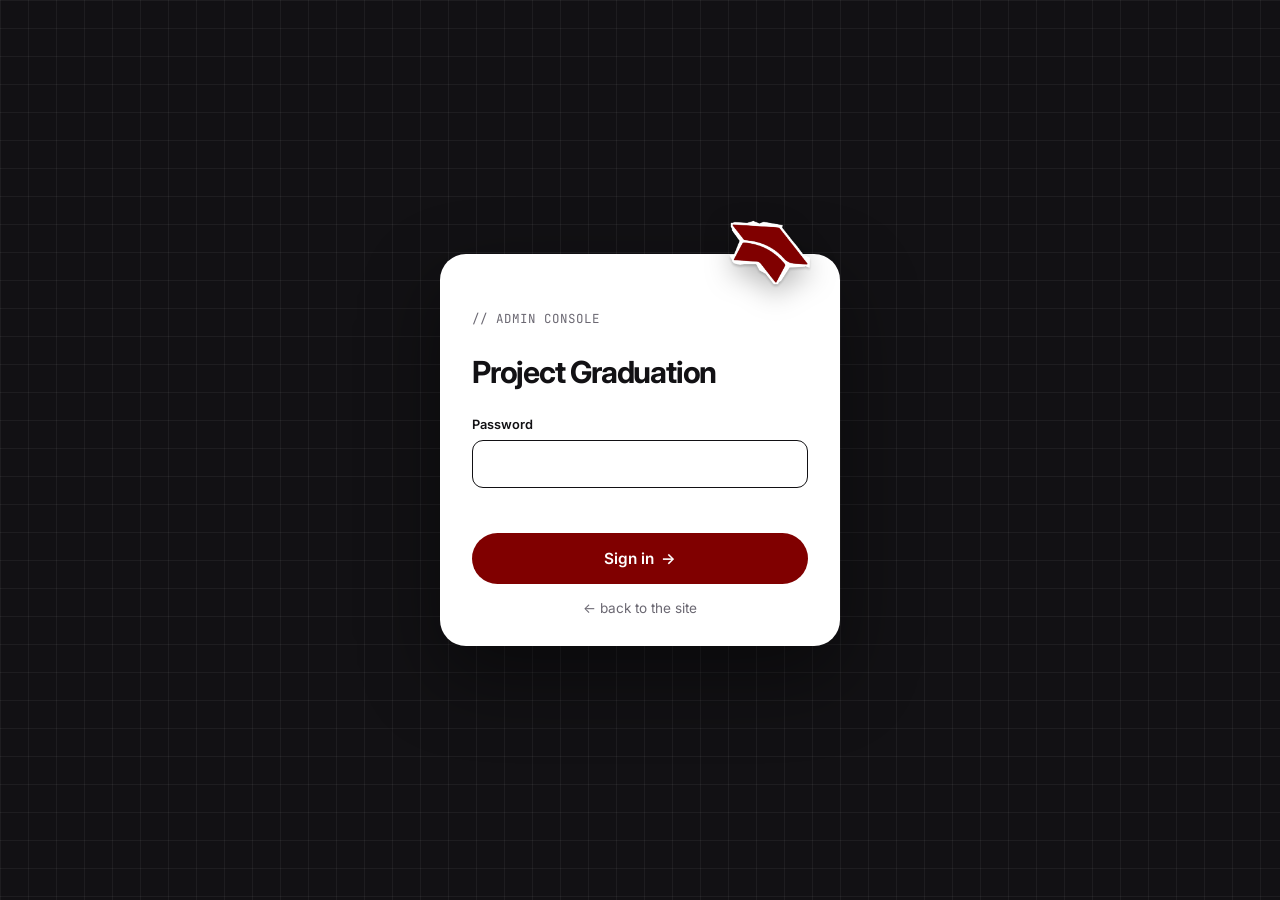
==== website/admin.html @ fceb5612 "Add Project Graduation brand assets and website Home, events, sponsor sign-up, and admin console pag" ====
<!doctype html>
<html lang="en">
<head>
  <meta charset="utf-8">
  <meta name="viewport" content="width=device-width, initial-scale=1">
  <meta name="robots" content="noindex, nofollow">
  <title>Admin Console · Project Graduation</title>
  <meta name="theme-color" content="#121114">
  <link rel="icon" href="assets/mark-maroon.png">
  <link rel="preconnect" href="https://fonts.googleapis.com">
  <link rel="preconnect" href="https://fonts.gstatic.com" crossorigin>
  <link href="https://fonts.googleapis.com/css2?family=Caveat:wght@600;700&family=Inter:wght@400;500;600;700;800&family=JetBrains+Mono:wght@400;500;600;700&display=swap" rel="stylesheet">
  <link rel="stylesheet" href="assets/css/styles.css">
  <link rel="stylesheet" href="assets/css/admin.css">
</head>
<body class="admin">

  <!-- sign in -->
  <section class="login" data-login hidden>
    <form class="login-card" data-login-form>
      <div data-sticker="cap" data-still class="login-sticker"></div>
      <p class="eyebrow">// admin console</p>
      <h1>Project Graduation</h1>
      <label class="field"><span>Password</span><input type="password" name="password" autocomplete="current-password" required></label>
      <p class="login-error" role="alert" data-login-error></p>
      <button class="btn btn-maroon" type="submit">Sign in <span class="arrow">→</span></button>
      <a class="login-back" href="index.html">← back to the site</a>
    </form>
  </section>

  <!-- console -->
  <div class="console" data-console hidden>
    <aside class="side">
      <a class="brand" href="admin.html"><img src="assets/mark-white.png" alt=""><span>Project Graduation<small>Admin console</small></span></a>
      <nav class="side-nav" aria-label="Admin sections">
        <a href="#overview" data-tab="overview"><svg viewBox="0 0 20 20" fill="none" stroke="currentColor" stroke-width="1.7"><rect x="3" y="3" width="6" height="6" rx="1.5"/><rect x="11" y="3" width="6" height="6" rx="1.5"/><rect x="3" y="11" width="6" height="6" rx="1.5"/><rect x="11" y="11" width="6" height="6" rx="1.5"/></svg>Overview</a>
        <a href="#fundraising" data-tab="fundraising"><svg viewBox="0 0 20 20" fill="none" stroke="currentColor" stroke-width="1.7"><path d="M3 15h14M5 12l3-4 3 2 4-6"/></svg>Fundraising</a>
        <a href="#events" data-tab="events"><svg viewBox="0 0 20 20" fill="none" stroke="currentColor" stroke-width="1.7"><rect x="3" y="4.5" width="14" height="12" rx="2"/><path d="M3 8.5h14M7 2.5v4M13 2.5v4"/></svg>Events</a>
        <a href="#registrations" data-tab="registrations"><svg viewBox="0 0 20 20" fill="none" stroke="currentColor" stroke-width="1.7"><path d="M4 4h12v12H4z"/><path d="M7 8h6M7 11h6M7 14h3"/></svg>Registrations</a>
        <a href="#sponsors" data-tab="sponsors"><svg viewBox="0 0 20 20" fill="none" stroke="currentColor" stroke-width="1.7"><circle cx="10" cy="8" r="4.5"/><path d="M7 12l-1.5 5.5L10 15l4.5 2.5L13 12"/></svg>Sponsors <b class="pill" data-new-count hidden></b></a>
      </nav>
      <div class="side-foot">
        <a href="index.html" target="_blank" rel="noopener">View site ↗</a>
        <button type="button" data-logout>Sign out</button>
      </div>
    </aside>
    <main class="pane" data-pane tabindex="-1"></main>
  </div>

  <dialog class="drawer" data-drawer aria-labelledby="drawer-title"></dialog>

  <script src="assets/js/stickers.js"></script>
  <script src="assets/js/admin.js"></script>
</body>
</html>
---- website/assets/css/styles.css ----
/* ==========================================================================
   Project Graduation · Hillsborough High School
   Retro-scholastic, techy, mostly neutral. Maroon + gold are accents only.
   ========================================================================== */

:root {
  --ink: #121114;
  --ink-2: #1c1a1f;
  --ink-3: #2a272e;
  --paper: #f6f5f1;
  --white: #ffffff;
  --muted: #6b6872;
  --muted-2: #9a97a0;
  --line: #e5e2db;

  --maroon: #800000;
  --maroon-deep: #5c0000;
  --gold: #ccb179;
  --gold-soft: #f1e9d8;
  --gold-ink: #7a6230; /* gold that passes contrast on light backgrounds */

  --hl: rgba(204, 177, 121, 0.95);
  --hl-mid: rgba(204, 177, 121, 0.72);

  --font: "Inter", ui-sans-serif, system-ui, -apple-system, "Segoe UI", sans-serif;
  --mono: "JetBrains Mono", ui-monospace, "SF Mono", Menlo, monospace;
  --hand: "Caveat", "Bradley Hand", cursive;

  --radius: 28px;
  --radius-sm: 14px;
  --shadow: 0 1px 2px rgba(18, 17, 20, 0.05), 0 14px 34px rgba(18, 17, 20, 0.08);
  --shadow-lift: 0 2px 4px rgba(18, 17, 20, 0.08), 0 24px 50px rgba(18, 17, 20, 0.16);
  --wrap: 1200px;
  --gutter: 24px;
}

*, *::before, *::after { box-sizing: border-box; }
html { scroll-behavior: smooth; -webkit-text-size-adjust: 100%; }
body {
  margin: 0;
  font-family: var(--font);
  color: var(--ink);
  background: var(--paper);
  line-height: 1.5;
  -webkit-font-smoothing: antialiased;
  overflow-x: hidden;
}
img { max-width: 100%; display: block; }
a { color: inherit; }
button { font: inherit; color: inherit; }
:focus-visible { outline: 3px solid var(--gold); outline-offset: 3px; border-radius: 6px; }

.wrap { width: 100%; max-width: var(--wrap); margin: 0 auto; padding: 0 var(--gutter); }
.mono { font-family: var(--mono); letter-spacing: -0.01em; }
.hand { font-family: var(--hand); }
.muted { color: var(--muted); }
.sr-only { position: absolute; width: 1px; height: 1px; overflow: hidden; clip: rect(0 0 0 0); white-space: nowrap; }

/* --------------------------------------------------------------------------
   Highlighter marks
   -------------------------------------------------------------------------- */
.hl {
  /* bold, solid marker block that wipes in left to right */
  padding: 0.04em 0.2em;
  margin: 0 -0.04em;
  background: linear-gradient(var(--gold), var(--gold)) no-repeat 0 0 / 0% 100%;
  -webkit-box-decoration-break: clone;
  box-decoration-break: clone;
  transition: background-size 0.6s cubic-bezier(.75, 0, .2, 1), color 0.2s 0.25s;
}
.hl.on { background-size: 100% 100%; color: var(--ink); }
.on-dark .hl { color: inherit; }
.on-dark .hl.on { color: var(--ink); }

/* solid label highlight, like a sticky tab */
.hl-box {
  background: var(--gold);
  color: var(--ink);
  padding: 0.02em 0.18em;
  margin-right: 0.08em;
  -webkit-box-decoration-break: clone;
  box-decoration-break: clone;
}

/* hand-drawn underline */
.scribble {
  background: url("data:image/svg+xml,%3Csvg xmlns='http://www.w3.org/2000/svg' viewBox='0 0 200 14' preserveAspectRatio='none'%3E%3Cpath d='M2 9 C 30 3, 52 12, 80 7 S 140 3, 198 8' fill='none' stroke='%23800000' stroke-width='3.2' stroke-linecap='round'/%3E%3C/svg%3E") no-repeat 0 100% / 100% 0.32em;
  padding-bottom: 0.12em;
}

/* hand-drawn circle */
.circled { position: relative; white-space: nowrap; }
.circled::after {
  content: "";
  position: absolute;
  inset: -0.18em -0.32em -0.12em -0.3em;
  border: 2.5px solid var(--maroon);
  border-radius: 52% 48% 55% 45% / 58% 46% 54% 42%;
  transform: rotate(-3deg);
  pointer-events: none;
}

/* --------------------------------------------------------------------------
   Buttons, chips, eyebrow labels
   -------------------------------------------------------------------------- */
.btn {
  --bg: var(--ink); --fg: var(--white);
  display: inline-flex; align-items: center; gap: 0.5em;
  padding: 0.82em 1.35em;
  border-radius: 999px;
  border: 1.5px solid transparent;
  background: var(--bg); color: var(--fg);
  font-weight: 600; font-size: 0.96rem; text-decoration: none; cursor: pointer;
  transition: transform .15s ease, box-shadow .2s ease, background .2s ease;
  white-space: nowrap;
}
.btn:hover { transform: translateY(-1px); box-shadow: 0 8px 20px rgba(0,0,0,.14); }
.btn:active { transform: translateY(1px) scale(.98); }
.btn-maroon { --bg: var(--maroon); }
.btn-maroon:hover { --bg: var(--maroon-deep); }
.btn-white { --bg: var(--white); --fg: var(--ink); }
.btn-gold { --bg: var(--gold); --fg: var(--ink); }
.btn-ghost { --bg: transparent; --fg: currentColor; border-color: currentColor; }
.btn-sm { padding: .6em 1.05em; font-size: .88rem; }
.btn .arrow { transition: transform .2s; }
.btn:hover .arrow { transform: translateX(3px); }

.link-arrow { color: var(--maroon); text-decoration: none; font-weight: 600; }
.link-arrow:hover { text-decoration: underline; text-underline-offset: 3px; }
.on-dark .link-arrow { color: var(--gold); }

.eyebrow {
  font-family: var(--mono); font-size: .78rem; text-transform: uppercase; letter-spacing: .08em;
  color: var(--muted);
}
.on-dark .eyebrow { color: var(--muted-2); }

.chip {
  display: inline-flex; align-items: center; gap: .45em;
  border: 1.5px solid var(--line); background: var(--white);
  padding: .5em 1em; border-radius: 999px;
  font-size: .9rem; font-weight: 600; cursor: pointer;
  transition: background .2s, border-color .2s, color .2s;
}
.chip:hover { border-color: var(--ink); }
.chip[aria-pressed="true"] { background: var(--ink); color: var(--white); border-color: var(--ink); }
.chip .dot { width: .55em; height: .55em; border-radius: 50%; background: currentColor; opacity: .5; }

/* --------------------------------------------------------------------------
   Top bar + navigation
   -------------------------------------------------------------------------- */
.topbar {
  background: var(--ink); color: #d8d6dc; font-size: .78rem;
  border-bottom: 1px solid rgba(255,255,255,.08);
}
.topbar .wrap { display: flex; justify-content: center; gap: 14px; padding-block: 8px; flex-wrap: wrap; text-align: center; }
.topbar a { text-decoration: none; color: var(--gold); font-weight: 600; }
.topbar .sep { opacity: .3; }

.nav {
  position: sticky; top: 0; z-index: 50;
  background: rgba(18,17,20,.82);
  backdrop-filter: saturate(160%) blur(18px);
  -webkit-backdrop-filter: saturate(160%) blur(18px);
  color: #e9e7ec;
}
.nav .wrap { display: flex; align-items: center; justify-content: space-between; height: 56px; gap: 20px; }
.brand { display: flex; align-items: center; gap: 10px; text-decoration: none; color: var(--white); font-weight: 700; letter-spacing: -.02em; }
.brand img { width: 34px; height: auto; }
.brand span small { display: block; font-family: var(--mono); font-weight: 500; font-size: .62rem; letter-spacing: .1em; color: var(--muted-2); text-transform: uppercase; margin-top: -2px; }
.nav-links { display: flex; align-items: center; gap: 26px; list-style: none; margin: 0; padding: 0; font-size: .88rem; }
.nav-links a { text-decoration: none; opacity: .85; transition: opacity .2s; }
.nav-links a:hover, .nav-links a[aria-current="page"] { opacity: 1; }
.nav-links a[aria-current="page"] { box-shadow: inset 0 -2px var(--gold); padding-bottom: 3px; }
.nav-toggle { display: none; background: none; border: 0; cursor: pointer; padding: 8px; color: var(--white); }
.nav-toggle svg { width: 22px; height: 22px; }

@media (max-width: 860px) {
  .nav-toggle { display: block; }
  .nav-links {
    position: absolute; top: 56px; left: 0; right: 0;
    flex-direction: column; align-items: stretch; gap: 0;
    background: rgba(18,17,20,.97); padding: 8px var(--gutter) 20px;
    display: none;
  }
  .nav-links.open { display: flex; }
  .nav-links li a { display: block; padding: 14px 0; border-bottom: 1px solid rgba(255,255,255,.08); font-size: 1.05rem; }
  .nav-links li:last-child a { border: 0; margin-top: 14px; text-align: center; justify-content: center; }
  .nav-links a[aria-current="page"] { box-shadow: none; color: var(--gold); }
}

/* --------------------------------------------------------------------------
   Hero (dark, graph paper, torn edge)
   -------------------------------------------------------------------------- */
.hero {
  position: relative;
  background: var(--ink);
  color: var(--white);
  padding: 76px 0 150px;
  overflow: hidden;
  isolation: isolate;
}
.hero::before { /* graph paper */
  content: ""; position: absolute; inset: 0; z-index: -1;
  background-image:
    linear-gradient(rgba(255,255,255,.055) 1px, transparent 1px),
    linear-gradient(90deg, rgba(255,255,255,.055) 1px, transparent 1px),
    linear-gradient(rgba(255,255,255,.025) 1px, transparent 1px),
    linear-gradient(90deg, rgba(255,255,255,.025) 1px, transparent 1px);
  background-size: 120px 120px, 120px 120px, 24px 24px, 24px 24px;
  mask-image: radial-gradient(ellipse 90% 80% at 50% 30%, #000 40%, transparent 100%);
  -webkit-mask-image: radial-gradient(ellipse 90% 80% at 50% 30%, #000 40%, transparent 100%);
}
.hero-inner { position: relative; display: grid; grid-template-columns: 1.35fr 1fr; gap: 40px; align-items: end; }
.hero h1 {
  font-size: clamp(3.2rem, 9vw, 7.4rem);
  line-height: .9; letter-spacing: -.055em; font-weight: 800; margin: 18px 0 26px;
}
.hero h1 .g { color: var(--gold); display: block; }
.hero .lede { font-size: clamp(1.08rem, 1.6vw, 1.3rem); color: #cfcdd3; max-width: 34ch; margin: 0 0 30px; }
.hero .lede strong { color: var(--white); font-weight: 600; }
.hero-ctas { display: flex; gap: 12px; flex-wrap: wrap; }

.hero-side { justify-self: end; text-align: right; display: grid; gap: 18px; justify-items: end; padding-bottom: 8px; }
.hero-side .tagline { font-size: clamp(1.5rem, 2.6vw, 2.1rem); font-weight: 700; letter-spacing: -.03em; margin: 0; line-height: 1.15; }
.countdown { display: flex; gap: 8px; }
.countdown div {
  background: var(--ink-2); border: 1px solid var(--ink-3); border-radius: 12px;
  padding: 10px 10px 8px; min-width: 66px; text-align: center;
}
.countdown b { display: block; font-family: var(--mono); font-size: 1.6rem; font-weight: 600; letter-spacing: -.03em; font-variant-numeric: tabular-nums; }
.countdown span { font-family: var(--mono); font-size: .62rem; letter-spacing: .12em; color: var(--muted-2); text-transform: uppercase; }
.hero-side .links { display: grid; gap: 6px; font-size: .95rem; }

.tear { position: absolute; left: 0; right: 0; bottom: -1px; height: 130px; width: 100%; z-index: 1; pointer-events: none; }

.hero-note {
  position: absolute; z-index: 3; font-family: var(--hand); color: var(--gold);
  font-size: 1.35rem; transform: rotate(-4deg); pointer-events: none;
}

/* compact hero for inner pages */
.hero.compact { padding: 64px 0 140px; }
.hero.compact h1 { font-size: clamp(3rem, 8vw, 6rem); margin-bottom: 14px; }

@media (max-width: 900px) {
  .hero { padding: 54px 0 140px; }
  .hero-inner { grid-template-columns: 1fr; }
  .hero-side { justify-self: start; text-align: left; justify-items: start; }
}

/* --------------------------------------------------------------------------
   Stickers — cut paper, halftone, stop-motion boil
   -------------------------------------------------------------------------- */
.sticker-wrap {
  position: absolute; z-index: 4;
  touch-action: none; cursor: grab; user-select: none; -webkit-user-select: none;
  animation: slap .55s steps(4, end) both;
  animation-delay: var(--delay, 0s);
}
.sticker-wrap.dragging { cursor: grabbing; z-index: 20; }
.sticker {
  display: block;
  width: 100%;
  transform: rotate(var(--r, 0deg));
  filter: drop-shadow(0 2px 1px rgba(0,0,0,.18)) drop-shadow(0 10px 14px rgba(0,0,0,.28));
  animation: boil var(--boil, 1.2s) steps(1, end) infinite;
  animation-delay: var(--boil-delay, 0s);
  transition: filter .2s;
}
.sticker svg, .sticker img { width: 100%; height: auto; display: block; pointer-events: none; }
.sticker-wrap:hover .sticker, .sticker-wrap.dragging .sticker {
  filter: drop-shadow(0 4px 2px rgba(0,0,0,.18)) drop-shadow(0 22px 22px rgba(0,0,0,.32));
}
.sticker-wrap.dragging .sticker { animation-play-state: paused; transform: rotate(var(--r, 0deg)) scale(1.06); }

/* hand-scissored cut frames: three irregular borders, one visible at a time */
.sticker { position: relative; }
.sticker img.cv { position: absolute; inset: 0; width: 100%; height: 100%; }
.sticker img.art { position: relative; }
.sticker .cv { opacity: 0; animation: var(--boil, 1.2s) steps(1, end) infinite; animation-delay: var(--boil-delay, 0s); }
.sticker .cv1 { animation-name: cut1; }
.sticker .cv2 { animation-name: cut2; }
.sticker .cv3 { animation-name: cut3; }
@keyframes cut1 { 0% { opacity: 1; } 33.33% { opacity: 0; } }
@keyframes cut2 { 0% { opacity: 0; } 33.33% { opacity: 1; } 66.66% { opacity: 0; } }
@keyframes cut3 { 0% { opacity: 0; } 66.66% { opacity: 1; } }
.sticker.still .cv { animation: none; }
.sticker.still .cv1 { opacity: 1; }
.hover-boil:hover .sticker.still .cv { animation: .9s steps(1, end) infinite; }
.hover-boil:hover .sticker.still .cv1 { animation-name: cut1; }
.hover-boil:hover .sticker.still .cv2 { animation-name: cut2; }
.hover-boil:hover .sticker.still .cv3 { animation-name: cut3; }
.sticker-wrap.dragging .sticker .cv { animation-play-state: paused; }

@keyframes boil {
  0%     { transform: rotate(var(--r, 0deg)) translate(0, 0); }
  33.33% { transform: rotate(calc(var(--r, 0deg) + 2deg)) translate(1px, -2px); }
  66.66% { transform: rotate(calc(var(--r, 0deg) - 1.4deg)) translate(-1px, 1px) scale(1.012); }
}
@keyframes slap {
  0%   { opacity: 0; scale: 1.7; rotate: -14deg; }
  40%  { opacity: 1; scale: 1.15; rotate: 6deg; }
  70%  { scale: .96; rotate: -2deg; }
  100% { opacity: 1; scale: 1; rotate: 0deg; }
}

/* hero sticker layout */
.hero { overflow: visible; overflow-x: clip; padding-top: 128px; padding-bottom: 180px; }
.hero.compact { padding-top: 116px; }
.s-cap    { left: 3%;  top: 18px;  width: 96px; }
.s-burst  { left: 45%; top: 26px;  width: 112px; }
.s-aplus  { right: 4%; top: 26px;  width: 86px; }
.s-eyes   { left: 27%; bottom: 14px; width: 118px; }
.s-cursor { left: 66%; bottom: 96px; width: 52px; }
.s-pencil { left: 47%; bottom: 30px; width: 150px; }
.s-mascot { right: 6%; bottom: -78px; width: 150px; z-index: 6; }
.s-note   { left: 8%; bottom: 128px; color: #fff; font-size: 1.65rem; z-index: 5; text-shadow: 0 2px 10px rgba(0,0,0,.6); }
.hero.compact .s-mascot { bottom: -36px; width: 116px; }
.hero + section { padding-top: 64px; }
@media (max-width: 900px) {
  .hero, .hero.compact { padding-top: 84px; padding-bottom: 160px; }
  .s-burst, .s-pencil, .s-cursor, .s-aplus, .s-note { display: none; }
  .s-cap { left: auto; right: 5%; top: 14px; width: 74px; }
  .s-eyes { left: 6%; bottom: 18px; width: 84px; }
  .s-mascot { right: 5%; bottom: -54px; width: 104px; }
}

/* static stickers inside cards/rows only boil on hover */
.sticker.still { animation: none; }
.hover-boil:hover .sticker.still { animation: boil .9s steps(1, end) infinite; }

/* --------------------------------------------------------------------------
   Sections
   -------------------------------------------------------------------------- */
section { position: relative; }
.section { padding: 96px 0; }
.section-tight { padding: 64px 0; }
.section-head { display: flex; align-items: end; justify-content: space-between; gap: 24px; margin-bottom: 36px; flex-wrap: wrap; }
.section-title { font-size: clamp(1.8rem, 3.6vw, 2.75rem); font-weight: 700; letter-spacing: -.035em; line-height: 1.1; margin: 0; max-width: 26ch; }
.section-title .muted { color: var(--muted); font-weight: 600; }
.bg-white { background: var(--white); }

/* category row (icon strip) */
.cats { padding: 48px 0 28px; }
.cat-row {
  display: grid; grid-template-columns: repeat(7, 1fr); gap: 8px;
  list-style: none; margin: 0; padding: 0;
}
.cat-row a {
  display: grid; justify-items: center; gap: 12px; text-decoration: none;
  padding: 14px 6px; border-radius: 18px; transition: background .2s;
  font-weight: 600; font-size: .92rem;
}
.cat-row a:hover { background: rgba(18,17,20,.04); }
.cat-row .sticker { width: 78px; height: 78px; display: grid; place-items: center; filter: drop-shadow(0 2px 1px rgba(0,0,0,.12)) drop-shadow(0 8px 10px rgba(0,0,0,.14)); }
.cat-row .sticker svg { max-height: 78px; width: auto; max-width: 84px; }
.cat-row [data-sticker="cap"] { height: 78px; display: grid; place-items: center; }
.cat-row [data-sticker="cap"] .sticker { display: block; width: 82px; height: auto; }
@media (max-width: 860px) {
  .cat-row { display: flex; overflow-x: auto; scroll-snap-type: x mandatory; padding-bottom: 8px; scrollbar-width: none; }
  .cat-row::-webkit-scrollbar { display: none; }
  .cat-row li { flex: 0 0 104px; scroll-snap-align: start; }
}

/* --------------------------------------------------------------------------
   Event cards (home carousel)
   -------------------------------------------------------------------------- */
.carousel { position: relative; }
.track {
  display: grid; grid-auto-flow: column; grid-auto-columns: minmax(300px, 380px);
  gap: 20px; overflow-x: auto; scroll-snap-type: x mandatory; scroll-behavior: smooth;
  padding: 6px max(var(--gutter), calc((100vw - var(--wrap)) / 2 + var(--gutter))) 30px;
  scrollbar-width: none;
}
.track::-webkit-scrollbar { display: none; }
.ecard {
  scroll-snap-align: start;
  scroll-margin-left: max(var(--gutter), calc((100vw - var(--wrap)) / 2 + var(--gutter)));
  position: relative; display: flex; flex-direction: column;
  min-height: 520px; padding: 28px 28px 24px;
  border-radius: var(--radius); background: var(--white); color: var(--ink);
  box-shadow: var(--shadow); overflow: hidden;
  transition: transform .3s cubic-bezier(.2,.8,.2,1), box-shadow .3s;
}
.ecard:hover { transform: scale(1.012); box-shadow: var(--shadow-lift); }
.ecard .cap { position: absolute; top: 24px; right: 24px; width: 30px; opacity: .95; }
.ecard .tag { font-family: var(--mono); font-size: .72rem; font-weight: 600; letter-spacing: .08em; text-transform: uppercase; color: var(--maroon); margin-bottom: 10px; }
.ecard h3 { font-size: 1.85rem; line-height: 1.08; letter-spacing: -.035em; margin: 0 0 12px; font-weight: 700; max-width: 14ch; }
.ecard p { margin: 0 0 6px; font-size: .96rem; }
.ecard .meta { font-family: var(--mono); font-size: .78rem; color: var(--muted); margin-top: 10px; display: grid; gap: 3px; }
.ecard .art { flex: 1; display: grid; place-items: center; padding: 18px 0 8px; min-height: 170px; }
.ecard .art .sticker { width: 150px; }
.ecard .foot { display: flex; align-items: center; justify-content: space-between; gap: 12px; }
.ecard .spots { font-family: var(--mono); font-size: .74rem; color: var(--muted); }

.ecard.theme-dark { background: var(--ink); color: var(--white); }
.ecard.theme-dark .tag { color: var(--gold); }
.ecard.theme-dark .meta, .ecard.theme-dark .spots { color: var(--muted-2); }
.ecard.theme-gold { background: linear-gradient(170deg, var(--gold-soft), #e8dcc1); }
.ecard.theme-maroon { background: var(--maroon); color: var(--white); }
.ecard.theme-maroon .tag { color: var(--gold); }
.ecard.theme-maroon .meta, .ecard.theme-maroon .spots { color: rgba(255,255,255,.7); }
.ecard.theme-dark::before, .ecard.theme-maroon::before { /* faint graph paper */
  content: ""; position: absolute; inset: 0; pointer-events: none;
  background-image: linear-gradient(rgba(255,255,255,.05) 1px, transparent 1px), linear-gradient(90deg, rgba(255,255,255,.05) 1px, transparent 1px);
  background-size: 22px 22px;
  mask-image: linear-gradient(to top, #000, transparent 70%);
  -webkit-mask-image: linear-gradient(to top, #000, transparent 70%);
}
.ecard > * { position: relative; }

.carousel-ctrl { display: flex; justify-content: flex-end; gap: 10px; margin-top: 4px; }
.circle-btn {
  width: 42px; height: 42px; border-radius: 50%; border: 0; cursor: pointer;
  background: rgba(18,17,20,.07); display: grid; place-items: center; transition: background .2s;
}
.circle-btn:hover { background: rgba(18,17,20,.14); }
.circle-btn:disabled { opacity: .35; cursor: default; }
.circle-btn svg { width: 18px; height: 18px; }

/* --------------------------------------------------------------------------
   Goal meter — a ruler
   -------------------------------------------------------------------------- */
.goal { display: grid; grid-template-columns: 1fr 1.25fr; gap: 56px; align-items: center; }
.goal .big { font-size: clamp(3.4rem, 8vw, 6.4rem); font-weight: 800; letter-spacing: -.06em; line-height: .95; margin: 8px 0 14px; font-variant-numeric: tabular-nums; }
.goal .big small { font-size: .32em; letter-spacing: -.02em; color: var(--muted); font-weight: 600; }
.stats { display: grid; grid-template-columns: repeat(3, 1fr); gap: 12px; margin-top: 28px; }
.stat { background: var(--white); border-radius: var(--radius-sm); padding: 16px; box-shadow: var(--shadow); }
.stat b { display: block; font-size: 1.7rem; letter-spacing: -.04em; }
.stat span { font-family: var(--mono); font-size: .72rem; color: var(--muted); text-transform: uppercase; letter-spacing: .06em; }

.ruler-card { background: var(--white); border-radius: var(--radius); padding: 40px 32px 30px; box-shadow: var(--shadow); position: relative; }
.ruler {
  position: relative; height: 78px; border-radius: 10px; overflow: hidden;
  background: #fbf8f1;
  border: 1.5px solid #e2d9c4;
}
.ruler::after { /* tick marks */
  content: ""; position: absolute; inset: 0; pointer-events: none;
  background-image:
    linear-gradient(90deg, rgba(18,17,20,.75) 1.5px, transparent 1.5px),
    linear-gradient(90deg, rgba(18,17,20,.5) 1px, transparent 1px),
    linear-gradient(90deg, rgba(18,17,20,.32) 1px, transparent 1px);
  background-size: 10% 44%, 5% 30%, 1% 16%;
  background-repeat: repeat-x;
  background-position: -1px 0, -1px 0, -1px 0;
}
.ruler-fill {
  position: absolute; inset: 0 auto 0 0; width: 0;
  background-color: var(--gold);
  background-image: radial-gradient(rgba(122,98,48,.45) 1.1px, transparent 1.4px);
  background-size: 6px 6px;
  transition: width 1.8s cubic-bezier(.2,.8,.2,1);
}
.ruler-labels { display: flex; justify-content: space-between; margin-top: 10px; font-family: var(--mono); font-size: .74rem; color: var(--muted); }
.ruler-pin {
  position: absolute; top: -10px; transform: translateX(-50%);
  transition: left 1.8s cubic-bezier(.2,.8,.2,1);
  font-family: var(--hand); font-size: 1.5rem; color: var(--maroon); white-space: nowrap; line-height: 1;
}
.ruler-pin::after { content: "↓"; display: block; text-align: center; font-family: var(--font); font-size: 1rem; }
.ruler-wrap { position: relative; padding-top: 34px; }

@media (max-width: 900px) {
  .goal { grid-template-columns: 1fr; gap: 32px; }
}
@media (max-width: 520px) {
  .stats { grid-template-columns: 1fr 1fr; }
  .stats .stat:last-child { grid-column: span 2; }
  .ruler-card { padding: 30px 18px 22px; }
}

/* --------------------------------------------------------------------------
   Notebook "about" section
   -------------------------------------------------------------------------- */
.notebook {
  position: relative; background: var(--white); border-radius: 8px 22px 22px 8px;
  box-shadow: var(--shadow-lift);
  padding: 36px 48px 36px 112px;
  background-image:
    linear-gradient(90deg, transparent 84px, rgba(128,0,0,.35) 84px, rgba(128,0,0,.35) 86px, transparent 86px),
    repeating-linear-gradient(transparent 0 35px, #dbe4f0 35px 36px);
  background-position: 0 0, 0 -6px; /* rule lines sit right under each text baseline */
  line-height: 36px;
  transform: rotate(-.6deg);
}
.notebook::before { /* hole punches */
  content: ""; position: absolute; left: 30px; top: 60px; bottom: 60px; width: 22px;
  background: radial-gradient(circle, var(--paper) 9px, #d9d6cf 10px, transparent 11px) 0 0 / 22px 33.3% repeat-y;
}
.notebook h2 { font-size: clamp(1.8rem, 3.4vw, 2.6rem); letter-spacing: -.035em; line-height: 72px; margin: 0 0 36px; }
.notebook p:last-of-type { margin-bottom: 0; }
.notebook p { margin: 0 0 36px; font-size: 1.1rem; max-width: 62ch; }
.notebook .anno {
  position: absolute; font-family: var(--hand); color: var(--maroon); font-size: 1.5rem; line-height: 1.1;
  transform: rotate(-5deg);
}
.about-grid { display: grid; grid-template-columns: 1.4fr 1fr; gap: 56px; align-items: center; }
.about-mascot { position: relative; justify-self: center; width: min(340px, 80%); }
.about-mascot .sticker-wrap { position: relative; }
@media (max-width: 900px) {
  .about-grid { grid-template-columns: 1fr; }
  .notebook { padding: 36px 24px 36px 72px; background-image:
    linear-gradient(90deg, transparent 52px, rgba(128,0,0,.35) 52px, rgba(128,0,0,.35) 54px, transparent 54px),
    repeating-linear-gradient(transparent 0 35px, #dbe4f0 35px 36px); }
  .notebook::before { left: 16px; width: 22px; }
  .notebook .anno { display: none; }
}

/* --------------------------------------------------------------------------
   Ways to help
   -------------------------------------------------------------------------- */
.help-grid { display: grid; grid-template-columns: repeat(3, 1fr); gap: 20px; }
.help-card {
  background: var(--white); border-radius: var(--radius); padding: 30px; box-shadow: var(--shadow);
  display: flex; flex-direction: column; gap: 10px; transition: transform .3s, box-shadow .3s;
}
.help-card:hover { transform: translateY(-4px); box-shadow: var(--shadow-lift); }
.help-card .sticker { width: 92px; margin-bottom: 10px; }
.help-card h3 { margin: 0; font-size: 1.45rem; letter-spacing: -.03em; }
.help-card p { margin: 0 0 12px; color: var(--muted); flex: 1; }
.help-card .num { font-family: var(--mono); font-size: .74rem; color: var(--muted-2); }
@media (max-width: 860px) { .help-grid { grid-template-columns: 1fr; } }

/* --------------------------------------------------------------------------
   Pattern band (donate CTA)
   -------------------------------------------------------------------------- */
.band {
  position: relative; overflow: hidden; isolation: isolate;
  background: var(--ink); color: var(--white);
  border-radius: 36px; padding: 72px 56px; margin: 0 var(--gutter);
}
.band::before, .band::after {
  content: ""; position: absolute; z-index: -1;
  top: -10%; bottom: -10%; right: -8%; width: 70%;
  -webkit-mask: url("../pattern.png") no-repeat right center / contain;
  mask: url("../pattern.png") no-repeat right center / contain;
  background: rgba(255,255,255,.075);
}
.band::after {
  -webkit-mask-image: url("../pattern-accent.png");
  mask-image: url("../pattern-accent.png");
  background: var(--gold);
}
.band h2 { font-size: clamp(2rem, 4.6vw, 3.6rem); letter-spacing: -.045em; line-height: 1.04; margin: 14px 0 18px; max-width: 16ch; }
.band p { color: #cfcdd3; max-width: 44ch; margin: 0 0 26px; font-size: 1.08rem; }
.tiers { display: flex; flex-wrap: wrap; gap: 10px; margin-bottom: 26px; }
.tier {
  border: 1.5px solid rgba(255,255,255,.22); background: rgba(255,255,255,.04); color: var(--white);
  border-radius: 14px; padding: 12px 16px; cursor: pointer; text-align: left; min-width: 118px;
  transition: border-color .2s, background .2s;
}
.tier b { display: block; font-size: 1.3rem; letter-spacing: -.03em; }
.tier span { font-family: var(--mono); font-size: .68rem; color: var(--muted-2); }
.tier:hover { border-color: rgba(255,255,255,.5); }
.tier[aria-pressed="true"] { border-color: var(--gold); background: rgba(204,177,121,.12); }
@media (max-width: 700px) { .band { padding: 48px 24px; border-radius: 26px; margin: 0 12px; } .band::before, .band::after { width: 130%; opacity: .6; } }

/* --------------------------------------------------------------------------
   Sponsors + FAQ
   -------------------------------------------------------------------------- */
.sponsor-grid { display: grid; grid-template-columns: repeat(6, 1fr); gap: 12px; }
.sponsor-slot {
  aspect-ratio: 3 / 2; border-radius: 16px; border: 1.5px dashed #cfcbc2;
  display: grid; place-items: center; text-align: center; padding: 10px;
  font-family: var(--mono); font-size: .7rem; color: var(--muted-2); text-decoration: none;
  transition: border-color .2s, color .2s, background .2s;
}
.sponsor-slot:hover { border-color: var(--ink); color: var(--ink); background: var(--white); }
@media (max-width: 860px) { .sponsor-grid { grid-template-columns: repeat(3, 1fr); } }

.faq { max-width: 820px; }
.faq details { border-bottom: 1px solid var(--line); }
.faq summary {
  list-style: none; cursor: pointer; padding: 22px 0; font-weight: 600; font-size: 1.12rem;
  display: flex; justify-content: space-between; gap: 20px; align-items: center;
}
.faq summary::-webkit-details-marker { display: none; }
.faq summary::after { content: "+"; font-family: var(--mono); font-size: 1.4rem; font-weight: 400; transition: transform .25s; }
.faq details[open] summary::after { transform: rotate(45deg); }
.faq details p { margin: -6px 0 22px; color: var(--muted); max-width: 64ch; }

/* --------------------------------------------------------------------------
   Footer
   -------------------------------------------------------------------------- */
.footer { background: var(--ink); color: #bdbac2; padding: 72px 0 32px; margin-top: 96px; font-size: .9rem; position: relative; }
.footer-grid { display: grid; grid-template-columns: 1.4fr 1fr 1fr 1fr; gap: 32px; }
.footer img.wm { width: 220px; margin-bottom: 18px; }
.footer h4 { color: var(--white); font-size: .78rem; font-family: var(--mono); text-transform: uppercase; letter-spacing: .1em; margin: 0 0 14px; font-weight: 600; }
.footer ul { list-style: none; padding: 0; margin: 0; display: grid; gap: 9px; }
.footer a { text-decoration: none; }
.footer a:hover { color: var(--white); }
.footer .fine { border-top: 1px solid rgba(255,255,255,.08); margin-top: 48px; padding-top: 22px; display: flex; justify-content: space-between; gap: 16px; flex-wrap: wrap; font-size: .78rem; color: #8b8891; }
@media (max-width: 860px) { .footer-grid { grid-template-columns: 1fr 1fr; } .footer-grid > :first-child { grid-column: span 2; } }

/* --------------------------------------------------------------------------
   Events page: toolbar + list
   -------------------------------------------------------------------------- */
.toolbar { display: flex; justify-content: space-between; align-items: center; gap: 16px; flex-wrap: wrap; margin-bottom: 28px; }
.filters { display: flex; gap: 8px; flex-wrap: wrap; }
.search {
  display: flex; align-items: center; gap: 8px; background: var(--white); border: 1.5px solid var(--line);
  border-radius: 999px; padding: 0 16px; min-width: 260px;
}
.search input { border: 0; outline: 0; background: transparent; padding: 11px 0; font: inherit; width: 100%; }
.search svg { width: 16px; height: 16px; color: var(--muted); flex: none; }
.search:focus-within { border-color: var(--ink); }

.elist { display: grid; gap: 14px; }
.erow {
  display: grid; grid-template-columns: 96px 1fr auto; gap: 26px; align-items: center;
  background: var(--white); border-radius: 22px; padding: 20px 24px 20px 20px; box-shadow: var(--shadow);
  transition: transform .25s, box-shadow .25s;
}
.erow:hover { transform: translateY(-2px); box-shadow: var(--shadow-lift); }
.cal { /* tear-off calendar page */
  width: 96px; border-radius: 12px; overflow: hidden; text-align: center; background: var(--paper);
  border: 1px solid var(--line); position: relative;
}
.cal .m { background: var(--ink); color: var(--white); font-family: var(--mono); font-size: .72rem; letter-spacing: .14em; padding: 6px 0 5px; text-transform: uppercase; }
.cal .d { font-size: 2.3rem; font-weight: 800; letter-spacing: -.05em; line-height: 1; padding: 10px 0 2px; }
.cal .w { font-family: var(--mono); font-size: .68rem; color: var(--muted); padding-bottom: 9px; text-transform: uppercase; letter-spacing: .1em; }
.cal::before { /* perforation */
  content: ""; position: absolute; left: 6px; right: 6px; top: 26px; height: 0; border-top: 2px dotted rgba(255,255,255,.4);
}
.erow .info h3 { margin: 4px 0 6px; font-size: 1.35rem; letter-spacing: -.03em; line-height: 1.2; }
.erow .info p { margin: 0 0 10px; color: var(--muted); max-width: 64ch; }
.erow .facts { display: flex; flex-wrap: wrap; gap: 6px 18px; font-family: var(--mono); font-size: .76rem; color: var(--muted); }
.erow .facts span { display: inline-flex; align-items: center; gap: 6px; }
.erow .facts svg { width: 13px; height: 13px; }
.badge {
  display: inline-block; font-family: var(--mono); font-size: .68rem; font-weight: 600; letter-spacing: .08em; text-transform: uppercase;
  padding: 3px 8px; border-radius: 6px; background: var(--gold-soft); color: var(--gold-ink);
}
.badge.hackathon { background: #ebe9f7; color: #3f3a7a; }
.badge.volunteer { background: #e6f1ea; color: #2b6440; }
.badge.fundraiser { background: var(--gold-soft); color: var(--gold-ink); }
.badge.community { background: #f6e6e6; color: var(--maroon); }
.erow .side { display: grid; justify-items: end; gap: 10px; min-width: 190px; }
.cap-meter { width: 100%; }
.cap-meter .bar { height: 6px; border-radius: 6px; background: var(--line); overflow: hidden; }
.cap-meter .bar i { display: block; height: 100%; background: var(--ink); border-radius: 6px; }
.cap-meter .bar i.hot { background: var(--maroon); }
.cap-meter small { display: block; text-align: right; font-family: var(--mono); font-size: .7rem; color: var(--muted); margin-top: 5px; }
.empty { text-align: center; padding: 60px 20px; color: var(--muted); }
.empty .hand { font-size: 1.8rem; color: var(--maroon); display: block; }

@media (max-width: 760px) {
  .erow { grid-template-columns: 72px 1fr; gap: 16px; padding: 18px; }
  .cal { width: 72px; }
  .cal .d { font-size: 1.8rem; }
  .erow .side { grid-column: 1 / -1; justify-items: stretch; min-width: 0; }
  .erow .side .btn { justify-content: center; }
  .search { min-width: 0; width: 100%; }
}

/* --------------------------------------------------------------------------
   Registration dialog
   -------------------------------------------------------------------------- */
dialog.reg {
  border: 0; padding: 0; border-radius: 28px; width: min(560px, calc(100vw - 24px));
  max-height: calc(100dvh - 24px); background: var(--white); color: var(--ink);
  box-shadow: 0 40px 100px rgba(0,0,0,.4); overflow: visible;
}
dialog.reg::backdrop { background: rgba(18,17,20,.55); backdrop-filter: blur(6px); -webkit-backdrop-filter: blur(6px); }
dialog.reg[open] { animation: pop .35s cubic-bezier(.2,.9,.3,1.2); }
@keyframes pop { from { transform: translateY(16px) scale(.97); opacity: 0; } }
.reg-inner { max-height: calc(100dvh - 24px); overflow-y: auto; border-radius: 28px; }
.reg-head {
  position: relative; background: var(--ink); color: var(--white); padding: 28px 28px 34px; overflow: hidden;
}
.reg-head::before {
  content: ""; position: absolute; inset: 0;
  background-image: linear-gradient(rgba(255,255,255,.06) 1px, transparent 1px), linear-gradient(90deg, rgba(255,255,255,.06) 1px, transparent 1px);
  background-size: 20px 20px;
}
.reg-head > * { position: relative; }
.reg-head h2 { margin: 6px 0 6px; font-size: 1.7rem; letter-spacing: -.035em; line-height: 1.1; padding-right: 60px; }
.reg-head .facts { font-family: var(--mono); font-size: .76rem; color: var(--muted-2); }
.reg-head .sticker { position: absolute; right: 20px; top: 18px; width: 70px; }
.reg-close {
  position: absolute; top: -12px; right: -12px; z-index: 3; width: 38px; height: 38px; border-radius: 50%;
  border: 0; background: var(--white); box-shadow: var(--shadow-lift); cursor: pointer; display: grid; place-items: center;
}
.reg-close svg { width: 16px; height: 16px; }
.reg form { padding: 26px 28px 28px; display: grid; gap: 16px; }
.field { display: grid; gap: 6px; }
.field label, .field legend { font-size: .82rem; font-weight: 600; }
.field input, .field select {
  font: inherit; padding: 12px 14px; border-radius: 12px; border: 1.5px solid var(--line); background: var(--paper);
  transition: border-color .2s, background .2s; width: 100%;
}
.field input:focus, .field select:focus { outline: 0; border-color: var(--ink); background: var(--white); }
.field input:user-invalid { border-color: var(--maroon); }
.row2 { display: grid; grid-template-columns: 1fr 1fr; gap: 12px; }
fieldset.field { border: 0; padding: 0; margin: 0; }
.pills { display: flex; flex-wrap: wrap; gap: 8px; }
.pills label { cursor: pointer; }
.pills input { position: absolute; opacity: 0; pointer-events: none; }
.pills span {
  display: inline-block; padding: 8px 14px; border-radius: 999px; border: 1.5px solid var(--line);
  font-size: .86rem; font-weight: 600; transition: all .15s;
}
.pills input:checked + span { background: var(--ink); color: var(--white); border-color: var(--ink); }
.pills input:focus-visible + span { outline: 3px solid var(--gold); outline-offset: 2px; }
.check { display: flex; gap: 10px; align-items: flex-start; font-size: .86rem; color: var(--muted); }
.check input { margin-top: 3px; accent-color: var(--maroon); width: 16px; height: 16px; flex: none; }
.form-note { font-family: var(--mono); font-size: .7rem; color: var(--muted-2); text-align: center; margin: -4px 0 0; }
@media (max-width: 480px) { .row2 { grid-template-columns: 1fr; } }

/* success "ticket" */
.ticket-wrap { padding: 34px 28px 30px; text-align: center; }
.ticket-wrap h2 { font-size: 2rem; letter-spacing: -.04em; margin: 10px 0 6px; }
.ticket {
  margin: 22px auto 22px; max-width: 380px; text-align: left; position: relative;
  background: var(--gold-soft); border-radius: 16px; padding: 18px 20px; display: grid; grid-template-columns: 1fr auto; gap: 14px;
  -webkit-mask: radial-gradient(circle 10px at 0 50%, transparent 98%, #000) left / 51% 100% no-repeat, radial-gradient(circle 10px at 100% 50%, transparent 98%, #000) right / 51% 100% no-repeat;
  mask: radial-gradient(circle 10px at 0 50%, transparent 98%, #000) left / 51% 100% no-repeat, radial-gradient(circle 10px at 100% 50%, transparent 98%, #000) right / 51% 100% no-repeat;
}
.ticket .t-title { font-weight: 700; letter-spacing: -.02em; line-height: 1.2; }
.ticket .t-meta { font-family: var(--mono); font-size: .72rem; color: var(--gold-ink); margin-top: 6px; }
.ticket .code { border-left: 2px dashed rgba(122,98,48,.4); padding-left: 14px; display: grid; align-content: center; text-align: center; }
.ticket .code b { font-family: var(--mono); font-size: 1.05rem; letter-spacing: .04em; }
.ticket .code span { font-family: var(--mono); font-size: .6rem; color: var(--gold-ink); text-transform: uppercase; letter-spacing: .1em; }
.ticket-wrap .sticker { width: 96px; margin: 0 auto; animation: slap .55s steps(4, end) both, boil 1.1s steps(1, end) .55s infinite; }

/* --------------------------------------------------------------------------
   Reveal on scroll
   -------------------------------------------------------------------------- */
.reveal { opacity: 0; transform: translateY(18px); transition: opacity .7s ease, transform .7s cubic-bezier(.2,.8,.2,1); }
.reveal.on { opacity: 1; transform: none; }

.toast {
  position: fixed; left: 50%; bottom: 24px; transform: translate(-50%, 120px); z-index: 100;
  background: var(--ink); color: var(--white); padding: 12px 18px; border-radius: 999px; font-size: .9rem;
  box-shadow: var(--shadow-lift); transition: transform .35s cubic-bezier(.2,.9,.3,1.2);
}
.toast.show { transform: translate(-50%, 0); }

@media (prefers-reduced-motion: reduce) {
  *, *::before, *::after { animation-duration: .001ms !important; animation-iteration-count: 1 !important; transition-duration: .001ms !important; scroll-behavior: auto !important; }
  .hl { background-size: 100% 100%; color: var(--ink); }
  .reveal { opacity: 1; transform: none; }
}

/* --------------------------------------------------------------------------
   Sponsor tiles (confirmed sponsors on the home page)
   -------------------------------------------------------------------------- */
.sponsor-tile {
  aspect-ratio: 3 / 2; border-radius: 16px; background: var(--white); box-shadow: var(--shadow);
  display: grid; place-content: center; text-align: center; gap: 4px; padding: 12px; text-decoration: none;
  transition: transform .2s, box-shadow .2s;
}
a.sponsor-tile:hover { transform: translateY(-2px); box-shadow: var(--shadow-lift); }
.sponsor-tile b { font-size: 1rem; letter-spacing: -.02em; line-height: 1.2; }
.sponsor-tile span { font-family: var(--mono); font-size: .62rem; text-transform: uppercase; letter-spacing: .1em; color: var(--gold-ink); }

/* --------------------------------------------------------------------------
   Sponsor sign-up flow (one question at a time)
   -------------------------------------------------------------------------- */
.flow-page {
  min-height: 100dvh; display: flex; flex-direction: column;
  background-color: var(--paper);
  background-image: linear-gradient(rgba(18,17,20,.045) 1px, transparent 1px), linear-gradient(90deg, rgba(18,17,20,.045) 1px, transparent 1px);
  background-size: 28px 28px;
}
.flow-bar {
  display: flex; align-items: center; justify-content: space-between; gap: 16px;
  background: var(--ink); color: var(--white); padding: 0 var(--gutter); height: 56px;
}
.flow-count { font-size: .8rem; color: var(--muted-2); }
.flow-exit { color: #d8d6dc; text-decoration: none; font-size: .88rem; }
.flow-exit:hover { color: var(--white); }
.flow-progress { height: 8px; background: #e9e4d8; position: relative; }
.flow-progress::after { /* ruler ticks */
  content: ""; position: absolute; inset: 0;
  background-image: linear-gradient(90deg, rgba(18,17,20,.25) 1px, transparent 1px); background-size: 2.5% 100%;
}
.flow-progress i {
  display: block; height: 100%; width: 0; background-color: var(--gold);
  background-image: radial-gradient(rgba(122,98,48,.45) 1px, transparent 1.3px); background-size: 5px 5px;
  transition: width .5s cubic-bezier(.2,.8,.2,1);
}
.flow { flex: 1; position: relative; display: grid; place-items: center; padding: 48px var(--gutter) 96px; overflow: hidden; }
.flow-stage { width: 100%; max-width: 720px; position: relative; z-index: 2; }
.flow-slide { animation: in-up .45s cubic-bezier(.2,.8,.2,1) both; }
.flow-slide.in-down { animation-name: in-down; }
@keyframes in-up { from { opacity: 0; transform: translateY(36px); } }
@keyframes in-down { from { opacity: 0; transform: translateY(-36px); } }

.flow-title { font-size: clamp(2.6rem, 7vw, 4.6rem); letter-spacing: -.05em; line-height: 1; margin: 12px 0 18px; font-weight: 800; }
.flow-lede { font-size: 1.15rem; color: var(--muted); max-width: 46ch; margin: 0 0 28px; }
.flow-num { color: var(--maroon); font-size: .9rem; font-weight: 600; margin: 0 0 8px; }
.flow-q { font-size: clamp(1.6rem, 3.8vw, 2.4rem); letter-spacing: -.035em; line-height: 1.18; margin: 0 0 10px; font-weight: 700; }
.flow-help { color: var(--muted); margin: 0 0 22px; font-size: 1rem; }
.flow-row { display: grid; grid-template-columns: 1fr 1fr; gap: 20px; }
.flow-input { display: grid; gap: 4px; margin: 14px 0 6px; }
.flow-input > span { font-family: var(--mono); font-size: .72rem; text-transform: uppercase; letter-spacing: .08em; color: var(--muted); }
.flow-input em { text-transform: none; font-style: normal; color: var(--muted-2); }
.flow-input input, .flow-input textarea {
  font: inherit; font-size: clamp(1.25rem, 2.6vw, 1.6rem); font-weight: 500; letter-spacing: -.02em;
  border: 0; border-bottom: 2.5px solid #cfc9bc; background: transparent; padding: 8px 0 10px; width: 100%;
  resize: vertical; transition: border-color .2s; color: var(--ink);
}
.flow-input input::placeholder, .flow-input textarea::placeholder { color: #bbb6ac; }
.flow-input input:focus, .flow-input textarea:focus { outline: 0; border-color: var(--ink); }
.flow-error { color: var(--maroon); font-weight: 600; min-height: 1.5em; margin: 6px 0 0; font-size: .95rem; }
.flow-error a { color: inherit; }
.flow-error.shake { animation: shake .35s; }
@keyframes shake { 25% { transform: translateX(-6px); } 50% { transform: translateX(5px); } 75% { transform: translateX(-3px); } }
.flow-actions { display: flex; align-items: center; gap: 16px; margin-top: 18px; flex-wrap: wrap; }
.flow-hint { font-size: .82rem; color: var(--muted); }
kbd {
  font-family: var(--mono); font-size: .72rem; font-weight: 600; padding: 2px 6px; border-radius: 5px;
  border: 1px solid #d6d1c6; background: var(--white); box-shadow: 0 1px 0 #d6d1c6; color: var(--ink);
}

.choices { display: grid; gap: 10px; max-width: 460px; margin-top: 8px; }
.choice, .tier-card {
  position: relative; display: flex; align-items: center; gap: 12px; text-align: left; cursor: pointer;
  border: 1.5px solid #d6d1c6; background: rgba(255,255,255,.75); border-radius: 12px;
  padding: 12px 14px; font-weight: 600; font-size: 1.02rem; transition: border-color .15s, background .15s, transform .1s;
}
.choice:hover, .tier-card:hover { border-color: var(--ink); background: var(--white); }
.choice:active, .tier-card:active { transform: scale(.985); }
.choice[aria-pressed="true"], .tier-card[aria-pressed="true"] { border-color: var(--ink); background: var(--ink); color: var(--white); }
.choice[aria-pressed="true"] kbd, .tier-card[aria-pressed="true"] kbd { background: var(--gold); border-color: var(--gold); box-shadow: none; }
.choice .tick { margin-left: auto; font-style: normal; opacity: 0; }
.choice[aria-pressed="true"] .tick { opacity: 1; color: var(--gold); }

.tiers-grid { display: grid; grid-template-columns: repeat(3, 1fr); gap: 12px; margin-top: 8px; }
.tier-card { flex-direction: column; align-items: flex-start; gap: 2px; padding: 14px 16px 16px; min-height: 160px; }
.tier-card kbd { position: absolute; top: 12px; right: 12px; }
.tier-card b { font-size: 1.05rem; letter-spacing: -.02em; }
.tier-card strong { font-size: 1.7rem; letter-spacing: -.04em; line-height: 1.1; margin-bottom: 8px; }
.tier-card ul { margin: 0; padding: 0; list-style: none; font-weight: 500; font-size: .8rem; color: var(--muted); display: grid; gap: 3px; }
.tier-card ul li::before { content: "+ "; color: var(--maroon); font-weight: 700; }
.tier-card[aria-pressed="true"] ul { color: #cfcdd3; }
.tier-card[aria-pressed="true"] ul li::before { color: var(--gold); }

.review { margin: 18px 0 6px; border-top: 1px solid var(--line); }
.review > div { display: grid; grid-template-columns: 130px 1fr auto; gap: 14px; padding: 11px 0; border-bottom: 1px solid var(--line); align-items: baseline; }
.review dt { font-family: var(--mono); font-size: .72rem; text-transform: uppercase; letter-spacing: .08em; color: var(--muted); }
.review dd { margin: 0; font-weight: 500; overflow-wrap: anywhere; }
.review .link-arrow { background: none; border: 0; cursor: pointer; font-size: .85rem; padding: 0; }
.flow-done { text-align: center; display: grid; justify-items: center; }
.flow-done .flow-lede { margin-inline: auto; }
.flow-done [data-sticker] { width: 120px; }
.flow-done .sticker { animation: slap .55s steps(4, end) both, boil 1.1s steps(1, end) .55s infinite; }

.flow-nav { position: absolute; right: var(--gutter); bottom: 28px; display: flex; gap: 8px; z-index: 3; }
.flow-nav .circle-btn { background: var(--white); box-shadow: var(--shadow); }

.flow-stickers .sticker-wrap { z-index: 1; }
.fs-1 { left: 5%; top: 9%; width: 108px; }
.fs-2 { right: 7%; top: 12%; width: 96px; }
.fs-3 { left: 4%; bottom: -40px; width: 120px; }
body[data-step="review"] .flow-stickers, body[data-step="tiers"] .fs-2 { opacity: .0; pointer-events: none; transition: opacity .3s; }

@media (max-width: 1000px) { .flow-stickers { display: none; } }
@media (max-width: 640px) {
  .flow { place-items: start center; padding-top: 32px; }
  .flow-row { grid-template-columns: 1fr; gap: 0; }
  .tiers-grid { grid-template-columns: 1fr 1fr; }
  .tier-card { min-height: 0; }
  .review > div { grid-template-columns: 1fr auto; }
  .review dt { grid-column: 1 / -1; }
  .flow-hint { display: none; }
  .flow-bar .brand span small { display: none; }
}
---- website/assets/css/admin.css ----
/* Project Graduation: admin console */
body.admin { background: var(--paper); min-height: 100dvh; }
[hidden] { display: none !important; }
.small { font-size: .82rem; }
.nowrap { white-space: nowrap; }

/* ---------- sign in ---------- */
.login {
  min-height: 100dvh; display: grid; place-items: center; padding: 24px;
  background-color: var(--ink);
  background-image: linear-gradient(rgba(255,255,255,.05) 1px, transparent 1px), linear-gradient(90deg, rgba(255,255,255,.05) 1px, transparent 1px);
  background-size: 28px 28px;
}
.login-card {
  position: relative; width: min(400px, 100%); background: var(--white); border-radius: 26px; padding: 44px 32px 28px;
  display: grid; gap: 14px; box-shadow: 0 30px 80px rgba(0,0,0,.45);
}
.login-card h1 { margin: -6px 0 6px; font-size: 1.9rem; letter-spacing: -.04em; }
.login-sticker { position: absolute; top: -40px; right: 22px; width: 96px; }
.login-error { color: var(--maroon); font-weight: 600; font-size: .88rem; min-height: 1.2em; margin: 0; }
.login-card .btn { justify-content: center; }
.login-back { text-align: center; font-size: .85rem; color: var(--muted); text-decoration: none; }
.login-back:hover { color: var(--ink); }

.field { display: grid; gap: 6px; }
.field > span, .field legend { font-size: .8rem; font-weight: 600; }
.field input, .field select, .field textarea, .select {
  font: inherit; padding: 11px 13px; border-radius: 11px; border: 1.5px solid var(--line); background: var(--paper); width: 100%;
  transition: border-color .2s, background .2s; color: var(--ink);
}
.field textarea { resize: vertical; }
.field input:focus, .field select:focus, .field textarea:focus, .select:focus { outline: 0; border-color: var(--ink); background: var(--white); }

/* ---------- layout ---------- */
.console { display: grid; grid-template-columns: 248px 1fr; min-height: 100dvh; }
.side {
  position: sticky; top: 0; height: 100dvh; background: var(--ink); color: #d8d6dc;
  display: flex; flex-direction: column; padding: 22px 16px; gap: 28px;
}
.side .brand { padding: 0 8px; }
.side-nav { display: grid; gap: 2px; }
.side-nav a {
  display: flex; align-items: center; gap: 11px; padding: 10px 12px; border-radius: 10px; text-decoration: none;
  font-size: .93rem; font-weight: 500; color: #c9c6ce; transition: background .15s, color .15s;
}
.side-nav a svg { width: 18px; height: 18px; flex: none; }
.side-nav a:hover { background: rgba(255,255,255,.06); color: var(--white); }
.side-nav a[aria-current="page"] { background: rgba(255,255,255,.1); color: var(--white); box-shadow: inset 3px 0 var(--gold); }
.pill { margin-left: auto; background: var(--gold); color: var(--ink); font-size: .7rem; font-weight: 700; border-radius: 99px; padding: 1px 8px; font-family: var(--mono); }
.side-foot { margin-top: auto; display: grid; gap: 4px; padding: 0 4px; }
.side-foot a, .side-foot button { background: none; border: 0; text-align: left; padding: 8px; color: #a9a6ae; font-size: .88rem; text-decoration: none; cursor: pointer; border-radius: 8px; }
.side-foot a:hover, .side-foot button:hover { color: var(--white); background: rgba(255,255,255,.06); }

.pane { padding: 36px clamp(18px, 4vw, 48px) 64px; min-width: 0; outline: 0; }
.pane-head { display: flex; justify-content: space-between; align-items: flex-end; gap: 16px; flex-wrap: wrap; margin-bottom: 26px; }
.pane-head h1 { margin: 4px 0 0; font-size: clamp(1.8rem, 3vw, 2.4rem); letter-spacing: -.04em; line-height: 1.1; }
.pane-actions { display: flex; gap: 10px; flex-wrap: wrap; }

.card { background: var(--white); border-radius: 20px; padding: 24px; box-shadow: var(--shadow); margin-bottom: 18px; }
.card h2 { font-size: 1.1rem; letter-spacing: -.02em; margin: 0 0 16px; }
.card.flush { padding: 0; overflow-x: auto; }
.empty-note { color: var(--muted); font-size: .92rem; padding: 6px 0; }
.two-col { display: grid; grid-template-columns: 1.4fr 1fr; gap: 18px; }

/* ---------- overview ---------- */
.kpis { display: grid; grid-template-columns: repeat(4, 1fr); gap: 14px; margin-bottom: 18px; }
.kpi {
  background: var(--white); border-radius: 18px; padding: 18px 20px; box-shadow: var(--shadow); text-decoration: none;
  display: grid; gap: 2px; transition: transform .2s, box-shadow .2s; border: 1.5px solid transparent;
}
.kpi:hover { transform: translateY(-2px); box-shadow: var(--shadow-lift); }
.kpi > span { font-family: var(--mono); font-size: .7rem; text-transform: uppercase; letter-spacing: .08em; color: var(--muted); }
.kpi b { font-size: 2rem; letter-spacing: -.05em; line-height: 1.15; }
.kpi small { color: var(--muted); font-size: .8rem; white-space: nowrap; overflow: hidden; text-overflow: ellipsis; }
.kpi.hot { border-color: var(--gold); }
.kpi.hot b { color: var(--maroon); }
.mini-bar { height: 6px; background: var(--line); border-radius: 6px; overflow: hidden; margin-top: 8px; }
.mini-bar i { display: block; height: 100%; background: var(--gold); }
.activity { list-style: none; margin: 0; padding: 0; }
.activity li { display: flex; justify-content: space-between; gap: 14px; padding: 10px 0; border-bottom: 1px solid var(--line); font-size: .92rem; }
.activity li:last-child { border: 0; }
.activity time { font-family: var(--mono); font-size: .72rem; color: var(--muted-2); white-space: nowrap; }
.up-row { display: flex; gap: 12px; align-items: center; padding: 8px 0; }
.up-row b { display: block; font-size: .93rem; }
.up-row small { color: var(--muted); font-size: .78rem; font-family: var(--mono); }
.mini-cal { width: 44px; text-align: center; border-radius: 9px; background: var(--paper); border: 1px solid var(--line); padding: 4px 0; flex: none; }
.mini-cal b { font-size: 1.15rem; line-height: 1; }
.mini-cal span { font-family: var(--mono); font-size: .6rem; text-transform: uppercase; color: var(--muted); }
.up-row + .link-arrow, .card .link-arrow { display: inline-block; margin-top: 10px; font-size: .9rem; }

/* ---------- fundraising ---------- */
.goal-top { display: flex; justify-content: space-between; align-items: flex-end; gap: 18px; flex-wrap: wrap; margin-bottom: 18px; }
.goal-top .eyebrow { display: block; }
.goal-big { display: block; font-size: clamp(2.4rem, 5vw, 3.6rem); letter-spacing: -.055em; line-height: 1.05; font-variant-numeric: tabular-nums; }
.admin-ruler { height: 56px; }
.quick-add { display: flex; align-items: center; gap: 8px; background: var(--paper); border: 1.5px solid var(--line); border-radius: 999px; padding: 5px 5px 5px 16px; }
.quick-add:focus-within { border-color: var(--ink); }
.quick-add span { font-weight: 700; color: var(--muted); }
.quick-add input { border: 0; background: transparent; font: inherit; width: 140px; outline: 0; }
.form-grid { display: grid; grid-template-columns: 1fr 1fr; gap: 16px; }
.form-grid h2 { margin-bottom: 0; }
.span2 { grid-column: 1 / -1; }
.form-actions { display: flex; gap: 14px; align-items: center; flex-wrap: wrap; }

/* ---------- tables ---------- */
.table { width: 100%; border-collapse: collapse; font-size: .92rem; }
.table th { text-align: left; font-family: var(--mono); font-size: .7rem; font-weight: 600; text-transform: uppercase; letter-spacing: .08em; color: var(--muted); padding: 14px 16px; border-bottom: 1px solid var(--line); background: #fbfaf7; }
.table td { padding: 13px 16px; border-bottom: 1px solid var(--line); vertical-align: middle; }
.table tr:last-child td { border-bottom: 0; }
.table td small { display: block; color: var(--muted); font-size: .78rem; margin-top: 2px; }
.table td small a { color: inherit; }
.table tr.past td { opacity: .55; }
.table tbody tr:hover td { background: #fcfbf8; }
.table .warn { color: var(--maroon); font-weight: 600; }
.cap-mini { width: 110px; height: 5px; background: var(--line); border-radius: 5px; overflow: hidden; }
.cap-mini i { display: block; height: 100%; background: var(--ink); }
.row-actions { text-align: right; white-space: nowrap; }
.row-actions > * + * { margin-left: 6px; }
.icon-btn {
  width: 34px; height: 34px; border-radius: 10px; border: 1.5px solid var(--line); background: var(--white); cursor: pointer;
  display: inline-grid; place-items: center; vertical-align: middle; color: var(--muted); transition: all .15s;
}
.icon-btn svg { width: 15px; height: 15px; }
.icon-btn:hover { color: var(--maroon); border-color: var(--maroon); }
.select { width: auto; min-width: 240px; padding: 10px 12px; background: var(--white); }
.toolbar .search input { padding: 10px 0; }

/* ---------- sponsors ---------- */
.dot.st-new { background: var(--gold); opacity: 1; }
.dot.st-contacted { background: #4b6cb7; opacity: 1; }
.dot.st-confirmed { background: #2b8a4b; opacity: 1; }
.dot.st-declined { background: var(--muted-2); opacity: 1; }
.chip[aria-pressed="true"] .dot { box-shadow: 0 0 0 2px var(--ink), 0 0 0 3px rgba(255,255,255,.6); }
.sp-list { display: grid; gap: 14px; }
.sp-card { margin: 0; }
.sp-main { display: flex; justify-content: space-between; gap: 16px; flex-wrap: wrap; }
.sp-main h3 { margin: 0 0 2px; font-size: 1.25rem; letter-spacing: -.03em; }
.sp-main p { margin: 0; font-size: .9rem; }
.sp-main a { color: inherit; }
.sp-tier { text-align: right; }
.sp-tier b { display: block; }
.sp-tier small { font-family: var(--mono); font-size: .72rem; color: var(--muted-2); }
.sp-facts { display: grid; grid-template-columns: repeat(auto-fit, minmax(200px, 1fr)); gap: 10px 22px; margin: 16px 0; padding: 14px 0; border-top: 1px dashed var(--line); border-bottom: 1px dashed var(--line); }
.sp-facts dt { font-family: var(--mono); font-size: .68rem; text-transform: uppercase; letter-spacing: .08em; color: var(--muted); margin-bottom: 2px; }
.sp-facts dd { margin: 0; font-size: .9rem; overflow-wrap: anywhere; }
.sp-controls { display: flex; align-items: flex-end; gap: 16px; flex-wrap: wrap; }
.sp-controls .field.inline select { width: auto; padding: 9px 12px; }
.sp-controls .grow { flex: 1; min-width: 200px; }
.sp-controls .field input { padding: 9px 12px; }
.switch { display: inline-flex; align-items: center; gap: 9px; font-size: .86rem; font-weight: 600; cursor: pointer; padding-bottom: 8px; }
.switch input { position: absolute; opacity: 0; pointer-events: none; }
.switch i { width: 38px; height: 22px; border-radius: 22px; background: #d9d5cc; position: relative; transition: background .2s; flex: none; }
.switch i::after { content: ""; position: absolute; top: 3px; left: 3px; width: 16px; height: 16px; border-radius: 50%; background: var(--white); transition: transform .2s; box-shadow: 0 1px 2px rgba(0,0,0,.2); }
.switch input:checked + i { background: #2b8a4b; }
.switch input:checked + i::after { transform: translateX(16px); }
.switch input:focus-visible + i { outline: 3px solid var(--gold); outline-offset: 2px; }
.switch.off { opacity: .45; cursor: not-allowed; }
.empty-card { text-align: center; display: grid; justify-items: center; gap: 8px; padding: 40px 24px; color: var(--muted); }
.empty-card [data-sticker] { width: 90px; }

/* ---------- drawer ---------- */
dialog.drawer {
  margin: 0 0 0 auto; height: 100dvh; max-height: 100dvh; width: min(560px, 100vw); border: 0; padding: 0;
  background: var(--white); box-shadow: -30px 0 80px rgba(0,0,0,.25);
}
dialog.drawer[open] { animation: slide-in .32s cubic-bezier(.2,.8,.2,1); }
@keyframes slide-in { from { transform: translateX(40px); opacity: 0; } }
dialog.drawer::backdrop { background: rgba(18,17,20,.45); backdrop-filter: blur(4px); -webkit-backdrop-filter: blur(4px); }
.drawer-body { display: grid; gap: 14px; padding: 26px 28px 28px; }
.drawer-body header { position: relative; padding-right: 44px; margin-bottom: 4px; }
.drawer-body header h2 { margin: 4px 0 0; font-size: 1.5rem; letter-spacing: -.035em; }
.drawer-body header .icon-btn { position: absolute; top: 0; right: 0; }
.drawer-body footer { display: flex; gap: 10px; margin-top: 6px; position: sticky; bottom: 0; background: var(--white); padding-top: 12px; }
.row3 { display: grid; grid-template-columns: repeat(3, 1fr); gap: 12px; }
fieldset.field { border: 0; padding: 0; margin: 0; }
.drawer-body .pills span { font-size: .82rem; }

.toast.bad { background: var(--maroon); }

/* ---------- responsive ---------- */
@media (max-width: 1100px) { .kpis { grid-template-columns: 1fr 1fr; } .two-col { grid-template-columns: 1fr; } }
@media (max-width: 820px) {
  .console { grid-template-columns: 1fr; }
  .side { position: sticky; top: 0; z-index: 20; height: auto; flex-direction: row; align-items: center; padding: 10px 12px; gap: 10px; overflow-x: auto; }
  .side .brand span { display: none; }
  .side-nav { display: flex; gap: 2px; }
  .side-nav a { padding: 8px 10px; font-size: .84rem; white-space: nowrap; }
  .side-nav a svg { display: none; }
  .side-nav a[aria-current="page"] { box-shadow: inset 0 -2px var(--gold); }
  .side-foot { margin: 0 0 0 auto; display: flex; }
  .side-foot a { display: none; }
  .side-foot button { white-space: nowrap; }
  .pane { padding-top: 24px; }
  .form-grid, .row3 { grid-template-columns: 1fr; }
}
@media (max-width: 520px) { .kpis { grid-template-columns: 1fr; } .select { min-width: 0; width: 100%; } }
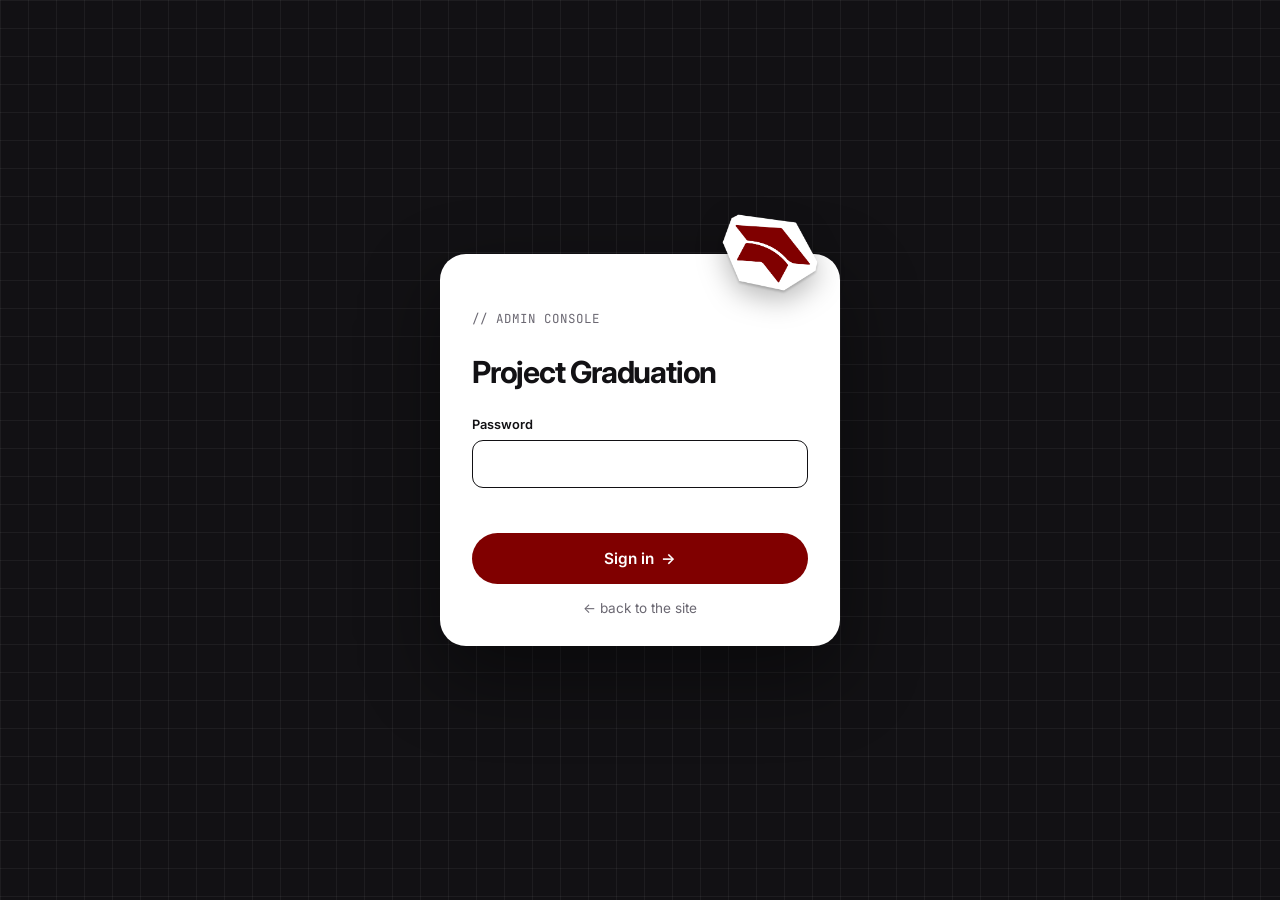
==== commit 5c431505: "Add volunteers, event pitches, Get Involved page, and new navbar - Volunteer accounts: one-question " ====
--- a/website/admin.html
+++ b/website/admin.html
@@ -31,13 +31,15 @@
   <!-- console -->
   <div class="console" data-console hidden>
     <aside class="side">
-      <a class="brand" href="admin.html"><img src="assets/mark-white.png" alt=""><span>Project Graduation<small>Admin console</small></span></a>
+      <span data-brand data-home="admin.html"></span><p class="side-label mono">admin console</p>
       <nav class="side-nav" aria-label="Admin sections">
         <a href="#overview" data-tab="overview"><svg viewBox="0 0 20 20" fill="none" stroke="currentColor" stroke-width="1.7"><rect x="3" y="3" width="6" height="6" rx="1.5"/><rect x="11" y="3" width="6" height="6" rx="1.5"/><rect x="3" y="11" width="6" height="6" rx="1.5"/><rect x="11" y="11" width="6" height="6" rx="1.5"/></svg>Overview</a>
         <a href="#fundraising" data-tab="fundraising"><svg viewBox="0 0 20 20" fill="none" stroke="currentColor" stroke-width="1.7"><path d="M3 15h14M5 12l3-4 3 2 4-6"/></svg>Fundraising</a>
         <a href="#events" data-tab="events"><svg viewBox="0 0 20 20" fill="none" stroke="currentColor" stroke-width="1.7"><rect x="3" y="4.5" width="14" height="12" rx="2"/><path d="M3 8.5h14M7 2.5v4M13 2.5v4"/></svg>Events</a>
         <a href="#registrations" data-tab="registrations"><svg viewBox="0 0 20 20" fill="none" stroke="currentColor" stroke-width="1.7"><path d="M4 4h12v12H4z"/><path d="M7 8h6M7 11h6M7 14h3"/></svg>Registrations</a>
         <a href="#sponsors" data-tab="sponsors"><svg viewBox="0 0 20 20" fill="none" stroke="currentColor" stroke-width="1.7"><circle cx="10" cy="8" r="4.5"/><path d="M7 12l-1.5 5.5L10 15l4.5 2.5L13 12"/></svg>Sponsors <b class="pill" data-new-count hidden></b></a>
+        <a href="#volunteers" data-tab="volunteers"><svg viewBox="0 0 20 20" fill="none" stroke="currentColor" stroke-width="1.7"><path d="M10 16.5s-6-3.6-6-8.1A3.4 3.4 0 0 1 10 6.3a3.4 3.4 0 0 1 6 2.1c0 4.5-6 8.1-6 8.1z"/></svg>Volunteers <b class="pill" data-vol-count hidden></b></a>
+        <a href="#ideas" data-tab="ideas"><svg viewBox="0 0 20 20" fill="none" stroke="currentColor" stroke-width="1.7"><path d="M7.5 15h5M8 17.5h4M10 2.5a5 5 0 0 0-3 9c.6.5 1 1.2 1 2V14h4v-.5c0-.8.4-1.5 1-2a5 5 0 0 0-3-9z"/></svg>Event ideas <b class="pill" data-idea-count hidden></b></a>
       </nav>
       <div class="side-foot">
         <a href="index.html" target="_blank" rel="noopener">View site ↗</a>
@@ -50,6 +52,7 @@
   <dialog class="drawer" data-drawer aria-labelledby="drawer-title"></dialog>
 
   <script src="assets/js/stickers.js"></script>
+  <script src="assets/js/nav.js"></script>
   <script src="assets/js/admin.js"></script>
 </body>
 </html>
--- a/website/assets/css/styles.css
+++ b/website/assets/css/styles.css
@@ -147,47 +147,183 @@
 .chip .dot { width: .55em; height: .55em; border-radius: 50%; background: currentColor; opacity: .5; }
 
 /* --------------------------------------------------------------------------
-   Top bar + navigation
-   -------------------------------------------------------------------------- */
-.topbar {
-  background: var(--ink); color: #d8d6dc; font-size: .78rem;
-  border-bottom: 1px solid rgba(255,255,255,.08);
-}
-.topbar .wrap { display: flex; justify-content: center; gap: 14px; padding-block: 8px; flex-wrap: wrap; text-align: center; }
-.topbar a { text-decoration: none; color: var(--gold); font-weight: 600; }
-.topbar .sep { opacity: .3; }
-
+   Navigation bar, rocket logo, paper menus
+   -------------------------------------------------------------------------- */
 .nav {
-  position: sticky; top: 0; z-index: 50;
-  background: rgba(18,17,20,.82);
-  backdrop-filter: saturate(160%) blur(18px);
-  -webkit-backdrop-filter: saturate(160%) blur(18px);
-  color: #e9e7ec;
-}
-.nav .wrap { display: flex; align-items: center; justify-content: space-between; height: 56px; gap: 20px; }
-.brand { display: flex; align-items: center; gap: 10px; text-decoration: none; color: var(--white); font-weight: 700; letter-spacing: -.02em; }
-.brand img { width: 34px; height: auto; }
-.brand span small { display: block; font-family: var(--mono); font-weight: 500; font-size: .62rem; letter-spacing: .1em; color: var(--muted-2); text-transform: uppercase; margin-top: -2px; }
-.nav-links { display: flex; align-items: center; gap: 26px; list-style: none; margin: 0; padding: 0; font-size: .88rem; }
-.nav-links a { text-decoration: none; opacity: .85; transition: opacity .2s; }
-.nav-links a:hover, .nav-links a[aria-current="page"] { opacity: 1; }
-.nav-links a[aria-current="page"] { box-shadow: inset 0 -2px var(--gold); padding-bottom: 3px; }
-.nav-toggle { display: none; background: none; border: 0; cursor: pointer; padding: 8px; color: var(--white); }
-.nav-toggle svg { width: 22px; height: 22px; }
-
-@media (max-width: 860px) {
-  .nav-toggle { display: block; }
-  .nav-links {
-    position: absolute; top: 56px; left: 0; right: 0;
-    flex-direction: column; align-items: stretch; gap: 0;
-    background: rgba(18,17,20,.97); padding: 8px var(--gutter) 20px;
-    display: none;
-  }
-  .nav-links.open { display: flex; }
-  .nav-links li a { display: block; padding: 14px 0; border-bottom: 1px solid rgba(255,255,255,.08); font-size: 1.05rem; }
-  .nav-links li:last-child a { border: 0; margin-top: 14px; text-align: center; justify-content: center; }
-  .nav-links a[aria-current="page"] { box-shadow: none; color: var(--gold); }
-}
+  position: sticky; top: 0; z-index: 60; margin-bottom: -68px;
+  background: transparent; border-bottom: 1px solid transparent;
+  transition: background .3s, border-color .3s, box-shadow .3s;
+}
+.nav.scrolled {
+  background: rgba(18, 17, 20, .86); border-bottom-color: rgba(255,255,255,.08);
+  backdrop-filter: saturate(170%) blur(18px); -webkit-backdrop-filter: saturate(170%) blur(18px);
+  box-shadow: 0 10px 30px rgba(0,0,0,.18);
+}
+.nav-inner {
+  position: relative; z-index: 2; display: flex; align-items: center; gap: 22px;
+  width: 100%; max-width: var(--wrap); margin: 0 auto; padding: 0 var(--gutter); height: 68px; color: #ecebef;
+}
+.nav-progress { position: absolute; left: 0; bottom: -1px; height: 2px; width: 100%; transform-origin: left; transform: scaleX(0); background: var(--gold); opacity: 0; transition: opacity .3s; }
+.nav.scrolled .nav-progress { opacity: 1; }
+
+/* brand + rocket */
+.brand { display: flex; align-items: center; gap: 11px; text-decoration: none; color: var(--white); flex: none; }
+.brand-name { font-weight: 600; letter-spacing: -.03em; font-size: 1.05rem; white-space: nowrap; }
+.brand-name b { font-weight: 800; color: var(--gold); }
+.logo-pad { position: relative; width: 38px; height: 38px; display: grid; place-items: center; flex: none; }
+.rocket { position: relative; width: 32px; display: block; }
+.ship { position: relative; display: block; }
+.ship img { width: 32px; height: auto; position: relative; z-index: 1; transition: transform .25s; }
+.brand:hover .ship img { transform: scale(1.06); }
+/* flame sits under the hat and points straight down */
+.flame { position: absolute; z-index: 0; left: 54%; top: 78%; width: 13px; transform-origin: 50% 0; transform: translateX(-50%) scaleY(0); opacity: 0; }
+.flame svg { width: 100%; display: block; overflow: visible; filter: drop-shadow(0 0 4px rgba(255,170,60,.7)); transform: rotate(180deg); }
+.flame .f1 { fill: #c1272d; stroke: #fff; stroke-width: 2.4px; paint-order: stroke; }
+.flame .f2 { fill: #f2a43a; }
+.flame .f3 { fill: #fff5d6; }
+.smoke { position: absolute; left: 54%; bottom: -8px; width: 0; height: 0; z-index: 0; }
+.smoke i { position: absolute; width: 12px; height: 12px; border-radius: 50%; background: #fff; border: 1.5px solid var(--ink); left: -6px; top: -6px; transform: scale(0); opacity: 0; }
+
+.brand.launch .ship   { animation: rocket-shake 1.9s both; }
+.brand.launch .rocket { animation: rocket-fly 1.9s both; }
+.brand.launch .flame  { animation: rocket-flame 1.9s both; }
+.brand.launch .flame .f2, .brand.launch .flame .f3 { animation: flicker .14s steps(2) infinite; transform-box: fill-box; transform-origin: 50% 100%; }
+.brand.launch .smoke i { animation: puff 1.9s both; }
+.brand.launch .smoke i:nth-child(1) { --dx: -16px; --dy: 4px;  animation-delay: .05s; }
+.brand.launch .smoke i:nth-child(2) { --dx: 15px;  --dy: 3px;  animation-delay: .12s; }
+.brand.launch .smoke i:nth-child(3) { --dx: -6px;  --dy: 9px;  animation-delay: .2s; }
+.brand.launch .smoke i:nth-child(4) { --dx: 7px;   --dy: 10px; animation-delay: .28s; }
+@keyframes rocket-shake {
+  0%, 10% { transform: none; }
+  14% { transform: translate(-1px, 0) rotate(-2deg); } 18% { transform: translate(1px, 1px) rotate(2deg); }
+  22% { transform: translate(-1px, -1px) rotate(-1.5deg); } 26% { transform: translate(1.5px, 0) rotate(2deg); }
+  30% { transform: translate(-1.5px, 1px) rotate(-2deg); } 34% { transform: translate(1px, -1px) rotate(1deg); }
+  38%, 100% { transform: none; }
+}
+@keyframes rocket-fly {
+  0%, 38% { transform: translateY(0); opacity: 1; animation-timing-function: cubic-bezier(.55, 0, .9, .35); }
+  58% { opacity: 1; }
+  62% { transform: translateY(-110px); opacity: 0; }
+  63% { transform: translateY(28px); opacity: 0; animation-timing-function: cubic-bezier(.2, .9, .3, 1.25); }
+  100% { transform: translateY(0); opacity: 1; }
+}
+@keyframes rocket-flame {
+  0%, 8% { transform: translateX(-50%) scaleY(0); opacity: 0; }
+  14% { transform: translateX(-50%) scaleY(.45); opacity: 1; }
+  34% { transform: translateX(-50%) scaleY(.8); opacity: 1; }
+  42% { transform: translateX(-50%) scale(1.15, 1.5); opacity: 1; }
+  62% { transform: translateX(-50%) scale(1.1, 1.7); opacity: 1; }
+  63%, 100% { transform: translateX(-50%) scaleY(0); opacity: 0; }
+}
+@keyframes flicker { 50% { transform: scale(.9, 1.1); } }
+@keyframes puff {
+  0%, 18% { transform: translate(0, 0) scale(0); opacity: 0; }
+  30% { opacity: 1; transform: translate(calc(var(--dx) * .5), var(--dy)) scale(1); }
+  60% { opacity: .9; transform: translate(var(--dx), calc(var(--dy) + 2px)) scale(1.35); }
+  80%, 100% { opacity: 0; transform: translate(calc(var(--dx) * 1.3), calc(var(--dy) + 3px)) scale(1.6); }
+}
+
+/* links */
+.nav-links { display: flex; align-items: center; gap: 4px; list-style: none; margin: 0 0 0 auto; padding: 0; font-size: .93rem; font-weight: 500; }
+.nav-links > li { position: relative; display: flex; align-items: center; }
+.nav-links > li > a { position: relative; text-decoration: none; padding: 8px 13px; color: #dcdae0; transition: color .2s; isolation: isolate; }
+.nav-links > li > a::before { /* gold highlighter swipe */
+  content: ""; position: absolute; inset: 7px 6px; z-index: -1; border-radius: 2px;
+  background: var(--gold); transform: scaleX(0) skewX(-8deg); transform-origin: left; transition: transform .28s cubic-bezier(.7,0,.2,1);
+}
+.nav-links > li > a:hover, .has-drop.open > a { color: var(--ink); }
+.nav-links > li > a:hover::before, .has-drop.open > a::before { transform: scaleX(1) skewX(-8deg); }
+.nav-links > li > a[aria-current="page"]::after { /* hand-drawn underline */
+  content: ""; position: absolute; left: 12px; right: 12px; bottom: 0; height: 6px;
+  background: url("data:image/svg+xml,%3Csvg xmlns='http://www.w3.org/2000/svg' viewBox='0 0 100 8' preserveAspectRatio='none'%3E%3Cpath d='M2 5 C 22 1, 40 7, 60 4 S 90 2, 98 5' fill='none' stroke='%23ccb179' stroke-width='3' stroke-linecap='round'/%3E%3C/svg%3E") no-repeat center / 100% 100%;
+}
+.has-drop > a { padding-right: 4px !important; }
+.drop-btn { background: none; border: 0; color: inherit; cursor: pointer; padding: 8px 8px 8px 2px; display: grid; place-items: center; }
+.drop-btn svg { width: 12px; height: 12px; transition: transform .25s; }
+.has-drop.open .drop-btn svg { transform: rotate(180deg); }
+
+.nav-donate {
+  flex: none; text-decoration: none; font-weight: 700; font-size: .9rem; color: var(--ink);
+  background: var(--gold); padding: 10px 18px; border-radius: 999px; transform: rotate(-2deg);
+  box-shadow: 0 0 0 2.5px #fff, 0 6px 16px rgba(0,0,0,.3); transition: transform .2s;
+}
+.nav-donate:hover { transform: rotate(1deg) scale(1.04); }
+.nav-donate span::after { content: " ♥"; color: var(--maroon); }
+
+/* paper panels shared by the dropdown and the phone menu */
+.drop, .mobile-menu { position: absolute; z-index: 1; filter: drop-shadow(0 18px 30px rgba(0,0,0,.28)) drop-shadow(0 2px 3px rgba(0,0,0,.15)); }
+.sheet {
+  position: relative; color: var(--ink); background-color: #fffdf8;
+  background-image:
+    linear-gradient(90deg, transparent 38px, rgba(128,0,0,.32) 38px, rgba(128,0,0,.32) 40px, transparent 40px),
+    repeating-linear-gradient(transparent 0 31px, #dbe4f0 31px 32px);
+  background-position: 0 0, 0 14px;
+}
+.tape {
+  position: absolute; z-index: 2; top: -11px; left: 50%; width: 92px; height: 24px; transform: translateX(-50%) rotate(-3deg);
+  background: rgba(204, 177, 121, .8);
+  clip-path: polygon(0 8%, 6% 0, 12% 10%, 20% 2%, 30% 6%, 100% 0, 96% 50%, 100% 100%, 88% 92%, 78% 100%, 0 96%, 4% 50%);
+}
+
+.drop {
+  top: calc(100% + 12px); left: -26px; width: 330px;
+  visibility: hidden; opacity: 0; transform: translateY(-8px) rotate(-1.5deg); transform-origin: 30% 0;
+  transition: opacity .18s ease, transform .22s cubic-bezier(.2,.8,.2,1), visibility 0s linear .22s;
+  will-change: opacity, transform;
+}
+.drop::before { content: ""; position: absolute; left: 0; right: 0; top: -18px; height: 18px; } /* hover bridge */
+.has-drop.open .drop { visibility: visible; opacity: 1; transform: rotate(-1.2deg); transition: opacity .18s ease, transform .26s cubic-bezier(.2,.9,.3,1.15), visibility 0s; }
+.drop .sheet { padding: 20px 16px 26px 50px; }
+.sheet-label { margin: -4px 0 4px; color: var(--maroon); font-size: 1.25rem; line-height: 32px; }
+.drop ul { list-style: none; margin: 0; padding: 0; }
+.drop li a { display: flex; align-items: center; gap: 12px; padding: 6px 8px; margin-left: -8px; border-radius: 10px; text-decoration: none; transition: background .15s; }
+.drop li a:hover, .drop li a:focus-visible { background: rgba(204,177,121,.18); }
+.drop li a b { display: block; font-size: .95rem; letter-spacing: -.01em; line-height: 1.25; }
+.drop li a small { display: block; font-size: .78rem; color: var(--muted); line-height: 1.3; }
+.mini-stk { width: 40px; flex: none; display: block; transition: transform .2s; }
+.mini-stk .sticker { filter: drop-shadow(0 1px 1px rgba(0,0,0,.15)) drop-shadow(0 4px 6px rgba(0,0,0,.14)); }
+.drop li a:hover .mini-stk, .mm-sub a:hover .mini-stk { transform: rotate(-8deg) scale(1.1); }
+.sheet-more { display: inline-block; margin-top: 6px; color: var(--maroon); font-size: 1.25rem; text-decoration: none; }
+.sheet-more:hover { text-decoration: underline; }
+
+/* hamburger → X */
+.nav-toggle { display: none; position: relative; width: 44px; height: 44px; border-radius: 12px; border: 0; background: rgba(255,255,255,.08); cursor: pointer; }
+.nav-toggle span { position: absolute; left: 13px; right: 13px; height: 2px; border-radius: 2px; background: var(--white); transition: transform .3s, opacity .2s, top .3s; }
+.nav-toggle span:nth-child(1) { top: 15px; } .nav-toggle span:nth-child(2) { top: 21px; } .nav-toggle span:nth-child(3) { top: 27px; }
+.menu-open .nav-toggle span:nth-child(1) { top: 21px; transform: rotate(45deg); }
+.menu-open .nav-toggle span:nth-child(2) { opacity: 0; }
+.menu-open .nav-toggle span:nth-child(3) { top: 21px; transform: rotate(-45deg); }
+
+.mobile-menu {
+  display: none; left: 12px; right: 12px; top: calc(100% + 8px);
+  visibility: hidden; opacity: 0; transform: translateY(-10px); transform-origin: 50% 0;
+  transition: opacity .2s ease, transform .26s cubic-bezier(.2,.8,.2,1), visibility 0s linear .26s;
+}
+.menu-open .mobile-menu { visibility: visible; opacity: 1; transform: none; transition: opacity .2s ease, transform .3s cubic-bezier(.2,.9,.3,1.1), visibility 0s; }
+.menu-open.nav { background: rgba(18, 17, 20, .96); }
+.mobile-menu .sheet {
+  padding: 26px 22px 34px 54px; transform: rotate(-.6deg); max-height: calc(100dvh - 100px); overflow-y: auto;
+  background-image: linear-gradient(90deg, transparent 40px, rgba(128,0,0,.32) 40px, rgba(128,0,0,.32) 42px, transparent 42px), repeating-linear-gradient(transparent 0 31px, #dbe4f0 31px 32px);
+}
+.mm-main { list-style: none; margin: 0; padding: 0; }
+.mm-main > li > a { display: inline-block; font-size: 1.85rem; font-weight: 800; letter-spacing: -.04em; line-height: 48px; text-decoration: none; }
+.mm-main > li > a:active, .mm-main > li > a:hover { background: linear-gradient(var(--gold), var(--gold)) no-repeat 0 60% / 100% 70%; }
+.mm-sub { list-style: none; margin: 0 0 8px; padding: 0; display: grid; grid-template-columns: 1fr 1fr; gap: 4px 10px; }
+.mm-sub a { display: flex; align-items: center; gap: 8px; font-size: .92rem; font-weight: 600; text-decoration: none; padding: 4px 0; line-height: 1.2; }
+.mm-sub .mini-stk { width: 34px; }
+.mm-donate { margin-top: 18px; width: 100%; justify-content: center; }
+.mm-foot { margin: 14px 0 0; color: var(--maroon); font-size: 1.2rem; }
+.mm-pencil { position: absolute; right: 14px; top: 18px; width: 70px; transform: rotate(12deg); }
+.mm-star { position: absolute; right: 30px; bottom: 150px; width: 46px; transform: rotate(-10deg); }
+
+@media (max-width: 920px) {
+  .nav-links, .nav-donate { display: none; }
+  .nav-toggle { display: block; margin-left: auto; }
+  .mobile-menu { display: block; }
+  .nav-inner { height: 60px; }
+  .nav { margin-bottom: -60px; }
+}
+@media (max-width: 380px) { .mm-sub { grid-template-columns: 1fr; } }
 
 /* --------------------------------------------------------------------------
    Hero (dark, graph paper, torn edge)
@@ -306,11 +442,11 @@
 }
 
 /* hero sticker layout */
-.hero { overflow: visible; overflow-x: clip; padding-top: 128px; padding-bottom: 180px; }
-.hero.compact { padding-top: 116px; }
-.s-cap    { left: 3%;  top: 18px;  width: 96px; }
-.s-burst  { left: 45%; top: 26px;  width: 112px; }
-.s-aplus  { right: 4%; top: 26px;  width: 86px; }
+.hero { overflow: visible; overflow-x: clip; padding-top: 140px; padding-bottom: 180px; }
+.hero.compact { padding-top: 128px; }
+.s-cap    { left: 3%;  top: 74px;  width: 84px; }
+.s-burst  { left: 45%; top: 82px;  width: 108px; }
+.s-aplus  { right: 4%; top: 86px;  width: 84px; }
 .s-eyes   { left: 27%; bottom: 14px; width: 118px; }
 .s-cursor { left: 66%; bottom: 96px; width: 52px; }
 .s-pencil { left: 47%; bottom: 30px; width: 150px; }
@@ -319,9 +455,9 @@
 .hero.compact .s-mascot { bottom: -36px; width: 116px; }
 .hero + section { padding-top: 64px; }
 @media (max-width: 900px) {
-  .hero, .hero.compact { padding-top: 84px; padding-bottom: 160px; }
+  .hero, .hero.compact { padding-top: 100px; padding-bottom: 160px; }
   .s-burst, .s-pencil, .s-cursor, .s-aplus, .s-note { display: none; }
-  .s-cap { left: auto; right: 5%; top: 14px; width: 74px; }
+  .s-cap { left: auto; right: 5%; top: 70px; width: 60px; }
   .s-eyes { left: 6%; bottom: 18px; width: 84px; }
   .s-mascot { right: 5%; bottom: -54px; width: 104px; }
 }
@@ -869,3 +1005,163 @@
   .flow-hint { display: none; }
   .flow-bar .brand span small { display: none; }
 }
+
+/* --------------------------------------------------------------------------
+   Phone polish
+   -------------------------------------------------------------------------- */
+@media (max-width: 900px) {
+  .hero.compact .hero-side { display: none; }            /* shorter events header */
+}
+@media (max-width: 860px) {
+  /* show all seven categories as a 4-across grid instead of a hidden side-scroll */
+  .cat-row { display: grid; grid-template-columns: repeat(4, 1fr); gap: 4px 0; overflow: visible; padding-bottom: 0; }
+  .cat-row a { padding: 10px 2px; gap: 8px; font-size: .78rem; text-align: center; }
+  .cat-row .sticker { width: 58px; height: 58px; }
+  .cat-row .sticker svg { max-height: 58px; max-width: 64px; }
+  .cat-row [data-sticker="cap"] { height: 58px; }
+  .cat-row [data-sticker="cap"] .sticker { width: 62px; }
+  .cats { padding-bottom: 8px; }
+}
+@media (max-width: 600px) {
+  .topbar .sep { display: none; }
+  .topbar .wrap { gap: 2px 10px; }
+
+  /* notebook: wider writing area, heading on single rule lines */
+  .notebook { padding: 36px 20px 36px 54px; transform: none;
+    background-image:
+      linear-gradient(90deg, transparent 40px, rgba(128,0,0,.35) 40px, rgba(128,0,0,.35) 42px, transparent 42px),
+      repeating-linear-gradient(transparent 0 35px, #dbe4f0 35px 36px); }
+  .notebook::before { left: 10px; width: 20px; background-size: 20px 33.3%; }
+  .notebook h2 { font-size: 1.65rem; line-height: 36px; }
+  .notebook p { font-size: 1rem; }
+  .about-mascot { width: min(220px, 62%); }
+
+  /* donate band: pattern sits low and behind solid buttons */
+  .band::before, .band::after { top: auto; bottom: -4%; right: -30%; width: 130%; height: 46%; opacity: 1; -webkit-mask-position: right bottom; mask-position: right bottom; }
+  .band::before { background: rgba(255,255,255,.06); }
+  .tier { background: var(--ink-2); flex: 1 1 calc(50% - 5px); min-width: 0; }
+  .tier[aria-pressed="true"] { background: #2a2419; }
+
+  /* event rows: date becomes a slim tab on top, text gets the full width */
+  .erow { grid-template-columns: 1fr; gap: 10px; }
+  .cal { display: inline-flex; align-items: stretch; width: auto; justify-self: start; }
+  .cal::before { display: none; }
+  .cal .m { padding: 5px 10px; display: grid; place-items: center; }
+  .cal .d { font-size: 1.05rem; padding: 4px 4px 4px 10px; line-height: 1.4; letter-spacing: -.02em; }
+  .cal .w { padding: 4px 10px 4px 2px; line-height: 1.75; }
+  .erow .side { grid-column: auto; }
+
+  .reg-head .sticker { width: 52px; right: 14px; top: 14px; }
+  .reg-head h2 { padding-right: 56px; }
+  .ecard { min-height: 480px; padding: 24px 22px 20px; }
+}
+/* keyboard shortcut letters mean nothing on touch screens */
+@media (hover: none) {
+  .choice kbd, .tier-card kbd { display: none; }
+}
+
+/* handwritten note pointing at the pattern's gold tile (same style as "psst… drag the stickers") */
+.tile-note {
+  position: absolute; z-index: 1; transform: translate(-100%, 0); pointer-events: none;
+  display: grid; justify-items: end; opacity: 0; transition: opacity .4s .3s;
+}
+.tile-note.ready { opacity: 1; }
+.tile-note svg { width: 86px; height: auto; margin-right: -4px; filter: drop-shadow(0 2px 6px rgba(0,0,0,.5)); }
+.tile-note-text {
+  font-family: var(--hand); color: #fff; font-size: 1.65rem; line-height: 1; white-space: nowrap;
+  transform: rotate(-4deg); margin: 2px 52px 0 0; text-shadow: 0 2px 10px rgba(0,0,0,.6);
+}
+@media (max-width: 900px) { .tile-note { display: none; } }
+
+/* --------------------------------------------------------------------------
+   Flow extras
+   -------------------------------------------------------------------------- */
+.flow-bar .brand-name { font-size: .98rem; }
+.flow-foot { margin: 22px 0 0; font-size: .95rem; color: var(--muted); }
+.flow-foot a { color: var(--maroon); font-weight: 600; }
+.choices.two-col-choices { grid-template-columns: 1fr 1fr; max-width: 640px; }
+.tiers-grid.compact { grid-template-columns: repeat(6, minmax(0, 1fr)); max-width: 560px; }
+.tiers-grid.compact .tier-card { min-height: 0; align-items: center; padding: 18px 8px; }
+.tiers-grid.compact .tier-card b { font-size: 1.25rem; }
+.tiers-grid.compact .tier-card kbd { position: static; margin-bottom: 4px; }
+@media (max-width: 640px) {
+  .choices.two-col-choices { grid-template-columns: 1fr; }
+  .tiers-grid.compact { grid-template-columns: repeat(3, 1fr); }
+}
+
+/* --------------------------------------------------------------------------
+   Get involved
+   -------------------------------------------------------------------------- */
+.vol-grid { display: grid; grid-template-columns: 1.3fr 1fr; gap: 22px; align-items: start; }
+.vol-actions { display: grid; gap: 16px; }
+.action-tile {
+  position: relative; display: grid; grid-template-columns: 96px 1fr auto; gap: 20px; align-items: center;
+  background: var(--white); border-radius: var(--radius); padding: 26px 28px; box-shadow: var(--shadow);
+  text-decoration: none; transition: transform .25s, box-shadow .25s; overflow: hidden;
+}
+.action-tile:hover { transform: translateY(-3px) rotate(-.4deg); box-shadow: var(--shadow-lift); }
+.action-tile h3 { margin: 4px 0 6px; font-size: 1.55rem; letter-spacing: -.035em; }
+.action-tile p { margin: 0; color: var(--muted); }
+.action-tile .tile-go { font-size: 1.6rem; width: 52px; height: 52px; border-radius: 50%; display: grid; place-items: center; background: var(--paper); transition: transform .25s, background .25s; }
+.action-tile:hover .tile-go { transform: translateX(4px); background: var(--gold); }
+.action-tile.dark { background: var(--ink); color: var(--white); }
+.action-tile.dark p { color: #bdbac2; }
+.action-tile.dark .eyebrow { color: var(--muted-2); }
+.action-tile.dark .tile-go { background: rgba(255,255,255,.08); color: var(--white); }
+.action-tile.dark:hover .tile-go { background: var(--gold); color: var(--ink); }
+.action-tile.dark::before {
+  content: ""; position: absolute; inset: 0; pointer-events: none;
+  background-image: linear-gradient(rgba(255,255,255,.05) 1px, transparent 1px), linear-gradient(90deg, rgba(255,255,255,.05) 1px, transparent 1px);
+  background-size: 22px 22px; mask-image: linear-gradient(90deg, transparent 30%, #000); -webkit-mask-image: linear-gradient(90deg, transparent 30%, #000);
+}
+.action-tile > * { position: relative; }
+
+.card-paper {
+  position: relative; padding: 20px 22px 24px 58px; border-radius: 6px 18px 18px 6px; transform: rotate(.8deg);
+  background-color: #fffdf8; box-shadow: var(--shadow-lift);
+  background-image: linear-gradient(90deg, transparent 42px, rgba(128,0,0,.32) 42px, rgba(128,0,0,.32) 44px, transparent 44px), repeating-linear-gradient(transparent 0 31px, #dbe4f0 31px 32px);
+  background-position: 0 0, 0 14px;
+}
+.card-paper::before { content: ""; position: absolute; top: -10px; left: 50%; width: 86px; height: 22px; transform: translateX(-50%) rotate(2deg); background: rgba(204,177,121,.78); }
+.paper-title { margin: 0 0 6px; color: var(--maroon); font-size: 1.4rem; line-height: 32px; }
+.vol-list { list-style: none; margin: 0 0 14px; padding: 0; display: grid; gap: 12px; }
+.vol-row { display: flex; gap: 14px; align-items: center; }
+.vol-row .cal { width: 58px; flex: none; }
+.vol-row .cal .d { font-size: 1.5rem; padding: 6px 0 0; }
+.vol-row .cal .w { padding-bottom: 5px; }
+.vol-row .cal::before { display: none; }
+.vol-row b { display: block; letter-spacing: -.01em; }
+.vol-row small { color: var(--muted); font-size: .8rem; }
+
+.steps { list-style: none; margin: 0; padding: 0; display: grid; grid-template-columns: repeat(4, 1fr); gap: 16px; counter-reset: s; }
+.steps li { position: relative; background: var(--white); border-radius: 22px; padding: 22px 22px 24px; box-shadow: var(--shadow); }
+.steps li:nth-child(even) { transform: translateY(14px); }
+.steps li:not(:last-child)::after { /* hand-drawn connector */
+  content: ""; position: absolute; right: -20px; top: 44px; width: 26px; height: 16px; z-index: 1;
+  background: url("data:image/svg+xml,%3Csvg xmlns='http://www.w3.org/2000/svg' viewBox='0 0 26 16' fill='none' stroke='%23800000' stroke-width='2.2' stroke-linecap='round' stroke-linejoin='round'%3E%3Cpath d='M2 9c6-5 12-5 20-1'/%3E%3Cpath d='M17 3l5 5-6 3'/%3E%3C/svg%3E") no-repeat center / contain;
+}
+.step-n { position: absolute; top: 18px; right: 20px; font-size: .78rem; color: var(--muted-2); font-weight: 600; }
+.steps [data-sticker] { width: 66px; margin-bottom: 10px; }
+.steps h3 { margin: 0 0 6px; font-size: 1.2rem; letter-spacing: -.02em; }
+.steps p { margin: 0; color: var(--muted); font-size: .92rem; }
+.help-grid.four { grid-template-columns: repeat(4, 1fr); }
+a.help-card { text-decoration: none; color: inherit; }
+@media (max-width: 980px) {
+  .vol-grid { grid-template-columns: 1fr; }
+  .steps { grid-template-columns: 1fr 1fr; }
+  .steps li:nth-child(even) { transform: none; }
+  .steps li::after { display: none; }
+  .help-grid.four { grid-template-columns: 1fr 1fr; }
+}
+@media (max-width: 560px) {
+  .action-tile { grid-template-columns: 64px 1fr; padding: 22px 20px; gap: 14px; }
+  .action-tile .tile-go { display: none; }
+  .action-tile h3 { font-size: 1.3rem; }
+  .steps, .help-grid.four { grid-template-columns: 1fr; }
+  .card-paper { transform: none; }
+}
+/* keep the stacked calendar in the volunteer shift list at every width */
+.vol-list .vol-row .cal { display: block; width: 58px; }
+.vol-list .vol-row .cal .m { display: block; padding: 5px 0 4px; }
+.vol-list .vol-row .cal .d { font-size: 1.5rem; padding: 6px 0 0; line-height: 1; letter-spacing: -.04em; }
+.vol-list .vol-row .cal .w { padding: 3px 0 6px; line-height: 1.4; }
--- a/website/assets/css/admin.css
+++ b/website/assets/css/admin.css
@@ -182,7 +182,7 @@
 @media (max-width: 820px) {
   .console { grid-template-columns: 1fr; }
   .side { position: sticky; top: 0; z-index: 20; height: auto; flex-direction: row; align-items: center; padding: 10px 12px; gap: 10px; overflow-x: auto; }
-  .side .brand span { display: none; }
+  .side .brand-name { display: none; }
   .side-nav { display: flex; gap: 2px; }
   .side-nav a { padding: 8px 10px; font-size: .84rem; white-space: nowrap; }
   .side-nav a svg { display: none; }
@@ -194,3 +194,87 @@
   .form-grid, .row3 { grid-template-columns: 1fr; }
 }
 @media (max-width: 520px) { .kpis { grid-template-columns: 1fr; } .select { min-width: 0; width: 100%; } }
+
+/* ---------- phone: two-row header, tables become stacked cards ---------- */
+@media (max-width: 820px) {
+  .side { display: grid; grid-template-columns: 1fr auto; grid-template-areas: "brand foot" "nav nav"; padding: 10px 12px 0; gap: 6px 10px; overflow: visible; }
+  .side .brand { grid-area: brand; padding: 0; }
+  .side .brand-name { display: block; font-size: .9rem; }
+  .side-foot { grid-area: foot; margin: 0; }
+  .side-nav { grid-area: nav; overflow-x: auto; scrollbar-width: none; margin: 0 -12px; padding: 0 8px 6px; }
+  .side-nav::-webkit-scrollbar { display: none; }
+}
+@media (max-width: 700px) {
+  .card.flush { overflow: visible; }
+  .table thead { display: none; }
+  .table tbody tr { display: grid; grid-template-columns: 1fr auto; column-gap: 12px; padding: 14px 16px; border-bottom: 1px solid var(--line); }
+  .table tbody tr:last-child { border-bottom: 0; }
+  .table td { display: block; padding: 2px 0; border: 0; grid-column: 1; }
+  .table td:last-child:not(:first-child) { grid-column: 2; grid-row: 1 / span 6; align-self: start; }
+  .table td.mono { font-size: .76rem; color: var(--muted); }
+  .table tbody tr:hover td { background: none; }
+  .table td .badge { margin: 4px 0 2px; }
+  .cap-mini { margin-top: 4px; }
+  .table td[colspan] { grid-column: 1 / -1; }
+  .pane-head { margin-bottom: 18px; }
+  .quick-add { width: 100%; }
+  .quick-add input { flex: 1; width: auto; min-width: 0; }
+}
+
+/* ---------- shared: brand in sidebar, six KPIs ---------- */
+.side .brand { color: var(--white); }
+.side-label { margin: -20px 0 0 58px; font-size: .62rem; letter-spacing: .14em; text-transform: uppercase; color: var(--muted-2); }
+.kpis { grid-template-columns: repeat(3, 1fr); }
+.kpis.three { grid-template-columns: repeat(3, 1fr); }
+.dot.vst-pending, .dot.ist-new { background: var(--gold); opacity: 1; }
+.dot.vst-approved, .dot.ist-approved { background: #2b8a4b; opacity: 1; }
+.dot.vst-inactive, .dot.ist-passed { background: var(--muted-2); opacity: 1; }
+.dot.ist-reviewing { background: #4b6cb7; opacity: 1; }
+.shift-tag { display: inline-flex; align-items: center; gap: 4px; background: var(--paper); border: 1px solid var(--line); border-radius: 8px; padding: 2px 4px 2px 8px; margin: 0 6px 6px 0; font-size: .82rem; }
+.shift-tag .x { border: 0; background: none; cursor: pointer; color: var(--muted); font-size: 1rem; line-height: 1; padding: 0 4px; border-radius: 4px; }
+.shift-tag .x:hover { color: var(--maroon); background: #f6e6e6; }
+.field.hours input { width: 110px; padding: 9px 12px; }
+.pitch-quote { margin: 14px 0 0; padding: 12px 16px; border-left: 3px solid var(--gold); background: #fbf8f1; border-radius: 0 10px 10px 0; font-size: .95rem; white-space: pre-wrap; }
+
+/* ---------- volunteer portal ---------- */
+.login-alt { margin: 4px 0 0; font-size: .86rem; text-align: center; line-height: 1.6; }
+.login-alt a { color: var(--maroon); font-weight: 600; }
+.note-card { display: flex; gap: 18px; align-items: center; background: #fffdf8; border: 1.5px dashed var(--gold); border-radius: 20px; padding: 18px 22px; margin-bottom: 18px; }
+.note-card [data-sticker] { width: 72px; flex: none; }
+.note-card h2 { margin: 0 0 4px; font-size: 1.15rem; letter-spacing: -.02em; }
+.note-card p { margin: 0; color: var(--muted); font-size: .92rem; }
+.shift-row { display: flex; align-items: center; gap: 14px; padding: 12px 0; border-bottom: 1px solid var(--line); }
+.shift-row:last-child { border: 0; }
+.shift-row b { display: block; }
+.shift-row small { color: var(--muted); font-size: .82rem; }
+.shift-row.past { opacity: .6; }
+.grow { flex: 1; min-width: 0; }
+.opp-list { display: grid; gap: 14px; }
+.opp { margin: 0; }
+.opp-top { display: flex; gap: 16px; align-items: center; }
+.opp-top h3 { margin: 0 0 2px; font-size: 1.2rem; letter-spacing: -.025em; }
+.opp-top p { margin: 0; font-size: .88rem; }
+.mini-cal.big { width: 56px; padding: 6px 0; }
+.mini-cal.big b { font-size: 1.5rem; }
+.spots { font-family: var(--mono); font-size: .74rem; color: var(--muted); white-space: nowrap; }
+.spots.low { color: var(--maroon); font-weight: 600; }
+.opp-blurb { color: var(--muted); margin: 12px 0 0; font-size: .92rem; }
+.shift-pills { display: flex; flex-wrap: wrap; gap: 10px; margin-top: 16px; }
+.shift-pill {
+  display: grid; text-align: left; gap: 1px; border: 1.5px solid var(--line); background: var(--paper); border-radius: 14px;
+  padding: 9px 14px; font: inherit; font-weight: 600; font-size: .92rem; cursor: pointer; transition: all .15s;
+}
+.shift-pill em { font-style: normal; font-family: var(--mono); font-size: .66rem; text-transform: uppercase; letter-spacing: .08em; color: var(--muted); font-weight: 500; }
+.shift-pill:hover:not(:disabled) { border-color: var(--ink); background: var(--white); transform: translateY(-1px); }
+.shift-pill.on { background: var(--ink); color: var(--white); border-color: var(--ink); }
+.shift-pill.on em { color: var(--gold); }
+.shift-pill:disabled { opacity: .45; cursor: not-allowed; }
+.field .static { margin: 0; padding: 11px 0; font-weight: 500; }
+@media (max-width: 1100px) { .kpis.three { grid-template-columns: 1fr 1fr 1fr; } }
+@media (max-width: 820px) { .side-label { display: none; } .kpis.three, .kpis { grid-template-columns: 1fr 1fr; } }
+@media (max-width: 520px) { .kpis.three, .kpis { grid-template-columns: 1fr; } .opp-top { flex-wrap: wrap; } }
+.mini-cal b, .mini-cal span { display: block; }
+@media (max-width: 520px) {
+  .opp-top .grow { flex: 1 1 calc(100% - 72px); }
+  .opp-top .spots { width: 100%; padding-left: 72px; margin-top: -4px; }
+}
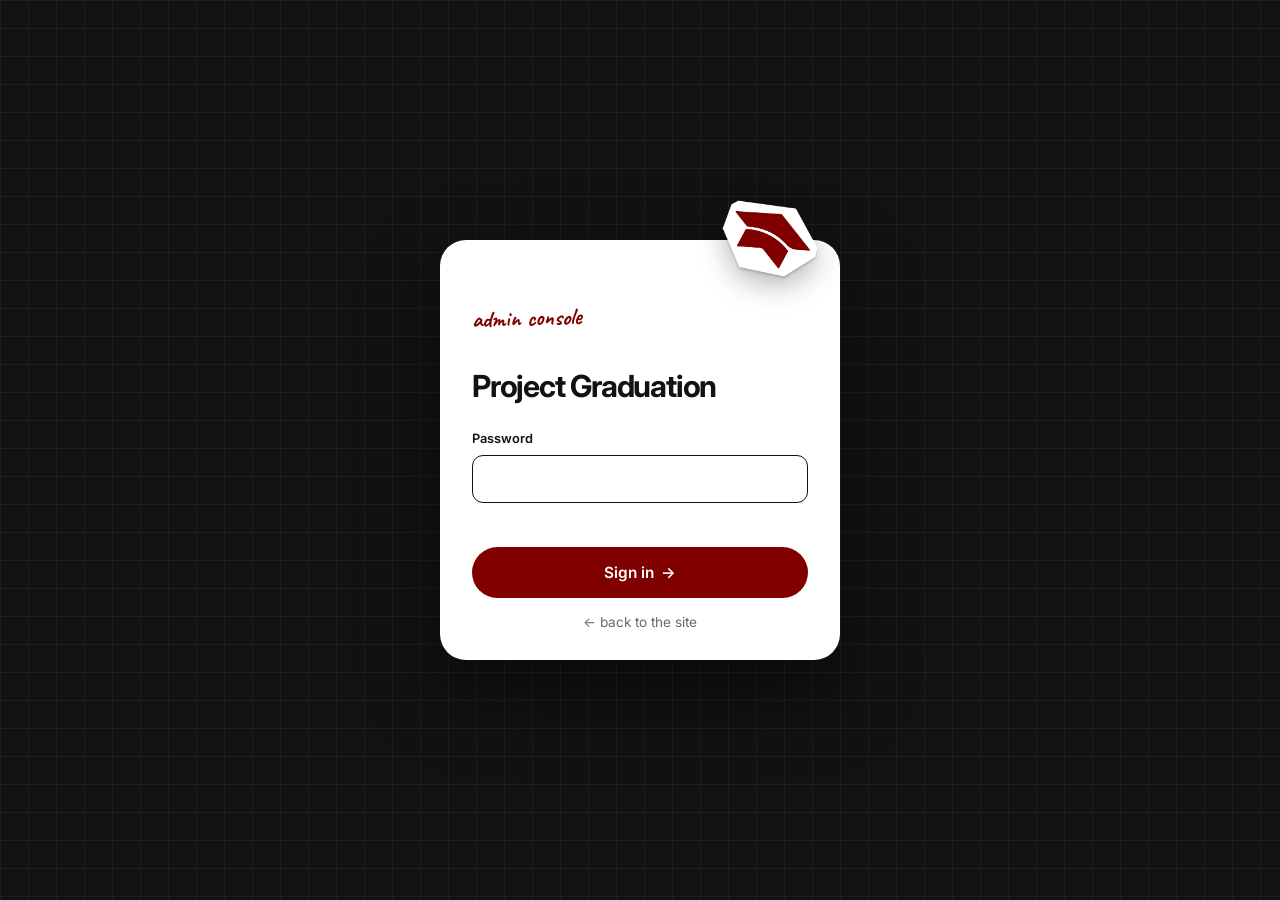
==== commit eb1b96e4: "Add email, meeting notices, attendance, legal pages; handwritten labels - mailer.py: SMTP email (std" ====
--- a/website/admin.html
+++ b/website/admin.html
@@ -19,7 +19,7 @@
   <section class="login" data-login hidden>
     <form class="login-card" data-login-form>
       <div data-sticker="cap" data-still class="login-sticker"></div>
-      <p class="eyebrow">// admin console</p>
+      <p class="eyebrow">admin console</p>
       <h1>Project Graduation</h1>
       <label class="field"><span>Password</span><input type="password" name="password" autocomplete="current-password" required></label>
       <p class="login-error" role="alert" data-login-error></p>
@@ -40,6 +40,8 @@
         <a href="#sponsors" data-tab="sponsors"><svg viewBox="0 0 20 20" fill="none" stroke="currentColor" stroke-width="1.7"><circle cx="10" cy="8" r="4.5"/><path d="M7 12l-1.5 5.5L10 15l4.5 2.5L13 12"/></svg>Sponsors <b class="pill" data-new-count hidden></b></a>
         <a href="#volunteers" data-tab="volunteers"><svg viewBox="0 0 20 20" fill="none" stroke="currentColor" stroke-width="1.7"><path d="M10 16.5s-6-3.6-6-8.1A3.4 3.4 0 0 1 10 6.3a3.4 3.4 0 0 1 6 2.1c0 4.5-6 8.1-6 8.1z"/></svg>Volunteers <b class="pill" data-vol-count hidden></b></a>
         <a href="#ideas" data-tab="ideas"><svg viewBox="0 0 20 20" fill="none" stroke="currentColor" stroke-width="1.7"><path d="M7.5 15h5M8 17.5h4M10 2.5a5 5 0 0 0-3 9c.6.5 1 1.2 1 2V14h4v-.5c0-.8.4-1.5 1-2a5 5 0 0 0-3-9z"/></svg>Event ideas <b class="pill" data-idea-count hidden></b></a>
+        <a href="#attendance" data-tab="attendance"><svg viewBox="0 0 20 20" fill="none" stroke="currentColor" stroke-width="1.7" stroke-linecap="round" stroke-linejoin="round"><rect x="3.5" y="3" width="13" height="14.5" rx="2"/><path d="M7 3V2M13 3V2M7 10l2 2 4-4"/></svg>Attendance</a>
+        <a href="#messages" data-tab="messages"><svg viewBox="0 0 20 20" fill="none" stroke="currentColor" stroke-width="1.7" stroke-linejoin="round"><rect x="2.5" y="4.5" width="15" height="11" rx="2"/><path d="m3 5.5 7 5.5 7-5.5"/></svg>Messages</a>
       </nav>
       <div class="side-foot">
         <a href="index.html" target="_blank" rel="noopener">View site ↗</a>
--- a/website/assets/css/styles.css
+++ b/website/assets/css/styles.css
@@ -129,11 +129,14 @@
 .link-arrow:hover { text-decoration: underline; text-underline-offset: 3px; }
 .on-dark .link-arrow { color: var(--gold); }
 
+/* small accent labels: handwritten, like a note in the margin */
 .eyebrow {
-  font-family: var(--mono); font-size: .78rem; text-transform: uppercase; letter-spacing: .08em;
-  color: var(--muted);
-}
-.on-dark .eyebrow { color: var(--muted-2); }
+  font-family: var(--hand); font-size: 1.45rem; font-weight: 700; line-height: 1.1;
+  letter-spacing: 0; text-transform: none; color: var(--maroon);
+  display: inline-block; transform: rotate(-1.5deg); transform-origin: left center;
+}
+.on-dark .eyebrow, .action-tile.dark .eyebrow, .reg-head .eyebrow, .band .eyebrow { color: var(--gold); }
+.help-card .num { font-family: var(--hand); font-size: 1.3rem; font-weight: 700; color: var(--maroon); letter-spacing: 0; }
 
 .chip {
   display: inline-flex; align-items: center; gap: .45em;
@@ -175,30 +178,34 @@
 .ship { position: relative; display: block; }
 .ship img { width: 32px; height: auto; position: relative; z-index: 1; transition: transform .25s; }
 .brand:hover .ship img { transform: scale(1.06); }
-/* flame sits under the hat and points straight down */
-.flame { position: absolute; z-index: 0; left: 54%; top: 78%; width: 13px; transform-origin: 50% 0; transform: translateX(-50%) scaleY(0); opacity: 0; }
-.flame svg { width: 100%; display: block; overflow: visible; filter: drop-shadow(0 0 4px rgba(255,170,60,.7)); transform: rotate(180deg); }
-.flame .f1 { fill: #c1272d; stroke: #fff; stroke-width: 2.4px; paint-order: stroke; }
-.flame .f2 { fill: #f2a43a; }
-.flame .f3 { fill: #fff5d6; }
-.smoke { position: absolute; left: 54%; bottom: -8px; width: 0; height: 0; z-index: 0; }
+/* fireball grows from under the upright cap (see launch pose) */
+.flame { position: absolute; z-index: 0; left: 43.5%; top: 64%; width: 20px; transform-origin: 50% 0; transform: translateX(-50%) scale(0); opacity: 0; }
+.flame svg { width: 100%; display: block; overflow: visible; filter: drop-shadow(0 0 6px rgba(245,120,40,.55)); }
+.flame .f1 { fill: #ef5a2f; }
+.flame .f2 { fill: #f5b942; }
+.flame .f3 { fill: #fbf7a0; }
+.flame .f4 { fill: #fff; }
+.smoke { position: absolute; left: 43.5%; bottom: -16px; width: 0; height: 0; z-index: 0; }
 .smoke i { position: absolute; width: 12px; height: 12px; border-radius: 50%; background: #fff; border: 1.5px solid var(--ink); left: -6px; top: -6px; transform: scale(0); opacity: 0; }
 
 .brand.launch .ship   { animation: rocket-shake 1.9s both; }
 .brand.launch .rocket { animation: rocket-fly 1.9s both; }
 .brand.launch .flame  { animation: rocket-flame 1.9s both; }
-.brand.launch .flame .f2, .brand.launch .flame .f3 { animation: flicker .14s steps(2) infinite; transform-box: fill-box; transform-origin: 50% 100%; }
+.brand.launch .flame .f1, .brand.launch .flame .f2, .brand.launch .flame .f3 { animation: flicker .16s steps(2) infinite; transform-box: fill-box; transform-origin: 50% 0; }
+.brand.launch .flame .f2 { animation-delay: -.08s; }
 .brand.launch .smoke i { animation: puff 1.9s both; }
 .brand.launch .smoke i:nth-child(1) { --dx: -16px; --dy: 4px;  animation-delay: .05s; }
 .brand.launch .smoke i:nth-child(2) { --dx: 15px;  --dy: 3px;  animation-delay: .12s; }
 .brand.launch .smoke i:nth-child(3) { --dx: -6px;  --dy: 9px;  animation-delay: .2s; }
 .brand.launch .smoke i:nth-child(4) { --dx: 7px;   --dy: 10px; animation-delay: .28s; }
-@keyframes rocket-shake {
-  0%, 10% { transform: none; }
-  14% { transform: translate(-1px, 0) rotate(-2deg); } 18% { transform: translate(1px, 1px) rotate(2deg); }
-  22% { transform: translate(-1px, -1px) rotate(-1.5deg); } 26% { transform: translate(1.5px, 0) rotate(2deg); }
-  30% { transform: translate(-1.5px, 1px) rotate(-2deg); } 34% { transform: translate(1px, -1px) rotate(1deg); }
-  38%, 100% { transform: none; }
+@keyframes rocket-shake { /* swing upright (board on top), rumble, fly, then settle back */
+  0% { transform: rotate(0); }
+  12% { transform: rotate(-28deg); }
+  16% { transform: rotate(-28deg) translate(-1px, 0); } 20% { transform: rotate(-28deg) translate(1px, 1px); }
+  24% { transform: rotate(-28deg) translate(-1px, -1px); } 28% { transform: rotate(-28deg) translate(1.5px, 0); }
+  32% { transform: rotate(-28deg) translate(-1.5px, 1px); } 36% { transform: rotate(-28deg) translate(1px, -1px); }
+  40%, 62% { transform: rotate(-28deg); }
+  63%, 100% { transform: rotate(0); }
 }
 @keyframes rocket-fly {
   0%, 38% { transform: translateY(0); opacity: 1; animation-timing-function: cubic-bezier(.55, 0, .9, .35); }
@@ -208,14 +215,14 @@
   100% { transform: translateY(0); opacity: 1; }
 }
 @keyframes rocket-flame {
-  0%, 8% { transform: translateX(-50%) scaleY(0); opacity: 0; }
-  14% { transform: translateX(-50%) scaleY(.45); opacity: 1; }
-  34% { transform: translateX(-50%) scaleY(.8); opacity: 1; }
-  42% { transform: translateX(-50%) scale(1.15, 1.5); opacity: 1; }
-  62% { transform: translateX(-50%) scale(1.1, 1.7); opacity: 1; }
-  63%, 100% { transform: translateX(-50%) scaleY(0); opacity: 0; }
-}
-@keyframes flicker { 50% { transform: scale(.9, 1.1); } }
+  0%, 10% { transform: translateX(-50%) scale(0); opacity: 0; }
+  16% { transform: translateX(-50%) scale(.45); opacity: 1; }
+  34% { transform: translateX(-50%) scale(.75); opacity: 1; }
+  42% { transform: translateX(-50%) scale(1.05, 1.25); opacity: 1; }
+  62% { transform: translateX(-50%) scale(1.1, 1.45); opacity: 1; }
+  63%, 100% { transform: translateX(-50%) scale(0); opacity: 0; }
+}
+@keyframes flicker { 50% { transform: scale(.94, 1.08); } }
 @keyframes puff {
   0%, 18% { transform: translate(0, 0) scale(0); opacity: 0; }
   30% { opacity: 1; transform: translate(calc(var(--dx) * .5), var(--dy)) scale(1); }
@@ -1106,7 +1113,7 @@
 .action-tile:hover .tile-go { transform: translateX(4px); background: var(--gold); }
 .action-tile.dark { background: var(--ink); color: var(--white); }
 .action-tile.dark p { color: #bdbac2; }
-.action-tile.dark .eyebrow { color: var(--muted-2); }
+.action-tile.dark .eyebrow { color: var(--gold); }
 .action-tile.dark .tile-go { background: rgba(255,255,255,.08); color: var(--white); }
 .action-tile.dark:hover .tile-go { background: var(--gold); color: var(--ink); }
 .action-tile.dark::before {
@@ -1165,3 +1172,37 @@
 .vol-list .vol-row .cal .m { display: block; padding: 5px 0 4px; }
 .vol-list .vol-row .cal .d { font-size: 1.5rem; padding: 6px 0 0; line-height: 1; letter-spacing: -.04em; }
 .vol-list .vol-row .cal .w { padding: 3px 0 6px; line-height: 1.4; }
+.form-note a, .flow-consent a { color: inherit; }
+.flow-consent { font-size: .86rem; color: var(--muted); margin: 14px 0 0; }
+
+/* --------------------------------------------------------------------------
+   Legal pages
+   -------------------------------------------------------------------------- */
+.legal-hero { padding-bottom: 150px; }
+.legal-hero h1 { margin-bottom: 10px; }
+.legal-wrap { display: grid; grid-template-columns: 220px 1fr; gap: 48px; align-items: start; }
+.legal-toc { position: sticky; top: 92px; }
+.legal-toc ul { list-style: none; margin: 8px 0 0; padding: 0; display: grid; gap: 6px; font-size: .92rem; }
+.legal-toc a { text-decoration: none; color: var(--muted); }
+.legal-toc a:hover { color: var(--ink); text-decoration: underline; text-underline-offset: 3px; }
+.legal { background: var(--white); border-radius: var(--radius); padding: 40px 48px 48px; box-shadow: var(--shadow); max-width: 780px; font-size: 1.02rem; line-height: 1.7; }
+.legal .lead { font-size: 1.15rem; color: var(--ink); margin-top: 0; }
+.legal h2 { font-size: 1.35rem; letter-spacing: -.025em; margin: 34px 0 10px; scroll-margin-top: 90px; }
+.legal ul { padding-left: 1.2em; }
+.legal li { margin-bottom: 6px; }
+.legal a { color: var(--maroon); }
+.legal-date { font-family: var(--mono); font-size: .78rem; color: var(--muted); margin: 0 0 18px; }
+.legal-table { width: 100%; border-collapse: collapse; font-size: .9rem; line-height: 1.45; margin: 10px 0; }
+.legal-table th, .legal-table td { text-align: left; padding: 10px 12px; border-bottom: 1px solid var(--line); vertical-align: top; }
+.legal-table th { font-family: var(--mono); font-size: .7rem; text-transform: uppercase; letter-spacing: .08em; color: var(--muted); }
+mark.fill { background: #fff1a8; color: inherit; padding: 0 .2em; border-radius: 3px; }
+.footer .legal-links { display: flex; gap: 16px; flex-wrap: wrap; }
+.footer .legal-links a { color: #8b8891; }
+.footer .legal-links a:hover { color: var(--white); }
+@media (max-width: 900px) {
+  .legal-wrap { grid-template-columns: 1fr; gap: 20px; }
+  .legal-toc { position: static; }
+  .legal-toc ul { display: flex; flex-wrap: wrap; gap: 6px 14px; }
+  .legal { padding: 28px 22px 32px; }
+  .legal-table { display: block; overflow-x: auto; }
+}
--- a/website/assets/css/admin.css
+++ b/website/assets/css/admin.css
@@ -278,3 +278,52 @@
   .opp-top .grow { flex: 1 1 calc(100% - 72px); }
   .opp-top .spots { width: 100%; padding-left: 72px; margin-top: -4px; }
 }
+
+/* ---------- attendance ---------- */
+.att-sum { display: flex; gap: 8px; flex-wrap: wrap; }
+.att-sum span { background: var(--white); border-radius: 999px; padding: 7px 14px; font-size: .86rem; box-shadow: var(--shadow); }
+.att-shift { margin-bottom: 16px; }
+.att-head { display: flex; align-items: center; gap: 12px; padding: 16px 20px 6px; }
+.att-head h2 { margin: 0; font-size: 1.05rem; }
+.att-head .btn { margin-left: auto; }
+.seg { display: inline-flex; border: 1.5px solid var(--line); border-radius: 10px; overflow: hidden; }
+.seg-btn { border: 0; background: var(--white); padding: 7px 11px; font: inherit; font-size: .82rem; font-weight: 600; cursor: pointer; color: var(--muted); }
+.seg-btn + .seg-btn { border-left: 1.5px solid var(--line); }
+.seg-btn:hover { background: var(--paper); color: var(--ink); }
+.seg-btn[aria-pressed="true"] { background: var(--ink); color: var(--white); }
+.seg-btn.attended[aria-pressed="true"] { background: #2b8a4b; }
+.seg-btn.no-show[aria-pressed="true"] { background: var(--maroon); }
+.hrs { width: 84px; font: inherit; padding: 7px 10px; border-radius: 9px; border: 1.5px solid var(--line); background: var(--paper); }
+.hrs:disabled { opacity: .4; }
+.shift-tag.attended { border-color: #b9dcc5; background: #eef7f1; }
+.shift-tag.no-show { border-color: #e8c4c4; background: #fbf0f0; text-decoration: line-through; text-decoration-color: rgba(128,0,0,.4); }
+
+/* ---------- messages ---------- */
+.note-card.approved { border-color: #9ccfb0; }
+.aud-pills span em { font-style: normal; font-family: var(--mono); font-size: .72rem; opacity: .6; margin-left: 4px; }
+.aud-pills input:disabled + span { opacity: .4; cursor: not-allowed; }
+.msg-row { display: flex; align-items: center; gap: 14px; padding: 12px 0; border-bottom: 1px solid var(--line); }
+.msg-row:last-child { border: 0; }
+.msg-row b { display: block; }
+.msg-row small { color: var(--muted); font-size: .8rem; }
+.msg-kind { font-size: 1.4rem; width: 36px; text-align: center; flex: none; }
+.outbox summary { list-style: none; cursor: pointer; display: flex; align-items: baseline; gap: 12px; }
+.outbox summary::-webkit-details-marker { display: none; }
+.outbox summary h2 { margin: 0; }
+.outbox summary::after { content: "+"; margin-left: auto; font-family: var(--mono); font-size: 1.2rem; }
+.outbox[open] summary { margin-bottom: 12px; }
+.outbox[open] summary::after { content: "–"; }
+.log-row { display: flex; gap: 14px; align-items: center; padding: 8px 0; border-bottom: 1px solid var(--line); font-size: .88rem; }
+.log-row:last-child { border: 0; }
+.field legend { margin-bottom: 6px; }
+
+/* ---------- portal: messages + hours ---------- */
+.msg-card { border-left: 3px solid var(--gold); padding: 12px 16px; background: #fffdf8; border-radius: 0 12px 12px 0; margin-bottom: 12px; }
+.msg-card h3 { margin: 0 0 4px; font-size: 1.05rem; }
+.msg-card .meta { font-size: .85rem; color: var(--muted); margin: 0 0 8px; }
+.msg-card p.body { margin: 0; white-space: pre-wrap; font-size: .93rem; }
+.msg-card .btn { margin-top: 10px; }
+.shift-row .att-badge { font-family: var(--mono); font-size: .7rem; text-transform: uppercase; letter-spacing: .06em; padding: 3px 8px; border-radius: 6px; background: var(--paper); color: var(--muted); }
+.shift-row .att-badge.attended { background: #e6f1ea; color: #2b6440; }
+.shift-row .att-badge.no-show { background: #f6e6e6; color: var(--maroon); }
+@media (max-width: 700px) { .att-head { flex-wrap: wrap; } .att-head .btn { margin-left: 0; } .msg-row { flex-wrap: wrap; } }
